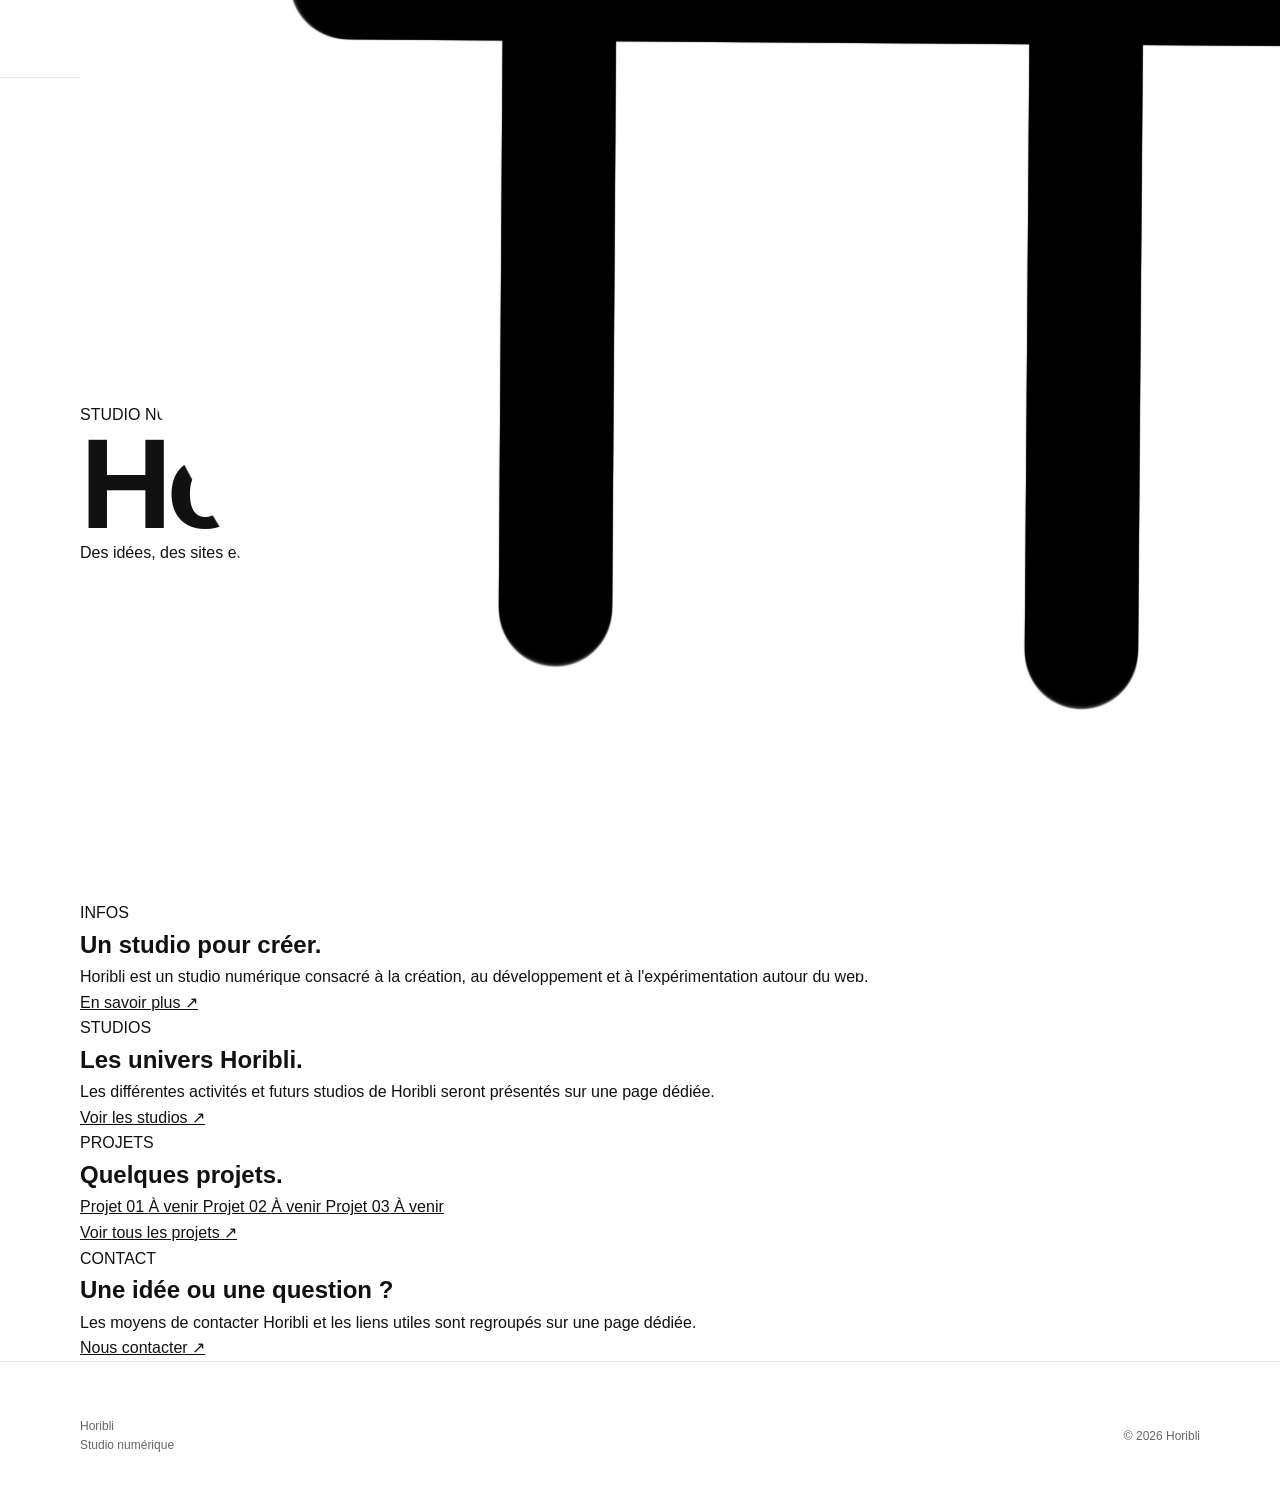
==== index.html @ 4fa34e79 "Restore classic Horibli homepage style" ====
<!DOCTYPE html>
<html lang="fr">

<head>
    <meta charset="UTF-8">
    <meta name="viewport" content="width=device-width, initial-scale=1.0">
    <meta name="description" content="Horibli est un studio numérique consacré à la création de sites et de projets web.">
    <title>Horibli</title>

    <link rel="icon" type="image/png" href="assets/logo.png">
    <link rel="apple-touch-icon" href="assets/logo.png">
    <link rel="stylesheet" href="style.css">
</head>

<body>

    <header class="header">
        <a href="index.html" class="logo-link" aria-label="Horibli - Accueil">
            <img src="assets/logo.png" alt="Logo Horibli" class="logo">
        </a>

        <nav class="nav" aria-label="Navigation principale">
            <a class="active" href="index.html">ACCUEIL</a>
            <a href="infos.html">INFOS</a>
            <a href="studios.html">STUDIOS</a>
            <a href="contact.html">CONTACT</a>
            <a href="projets.html">PROJETS</a>
        </nav>
    </header>

    <main>
        <section class="hero">
            <div class="hero-content">
                <p class="small-title">STUDIO NUMÉRIQUE</p>
                <h1>Horibli</h1>
                <p>Des idées, des sites et des projets construits simplement.</p>
            </div>

            <div class="hero-logo">
                <img src="assets/logo.png" alt="Logo Horibli">
            </div>
        </section>

        <section class="presentation reveal">
            <p class="small-title">INFOS</p>
            <h2>Un studio pour créer.</h2>
            <p>
                Horibli est un studio numérique consacré à la création,
                au développement et à l'expérimentation autour du web.
            </p>
            <a class="text-link" href="infos.html">En savoir plus ↗</a>
        </section>

        <section class="presentation reveal">
            <p class="small-title">STUDIOS</p>
            <h2>Les univers Horibli.</h2>
            <p>
                Les différentes activités et futurs studios de Horibli
                seront présentés sur une page dédiée.
            </p>
            <a class="text-link" href="studios.html">Voir les studios ↗</a>
        </section>

        <section class="presentation reveal">
            <p class="small-title">PROJETS</p>
            <h2>Quelques projets.</h2>

            <div class="home-projects">
                <a href="projets.html">
                    <span>Projet 01</span>
                    <span>À venir</span>
                </a>

                <a href="projets.html">
                    <span>Projet 02</span>
                    <span>À venir</span>
                </a>

                <a href="projets.html">
                    <span>Projet 03</span>
                    <span>À venir</span>
                </a>
            </div>

            <a class="text-link" href="projets.html">Voir tous les projets ↗</a>
        </section>

        <section class="presentation reveal">
            <p class="small-title">CONTACT</p>
            <h2>Une idée ou une question ?</h2>
            <p>
                Les moyens de contacter Horibli et les liens utiles
                sont regroupés sur une page dédiée.
            </p>
            <a class="text-link" href="contact.html">Nous contacter ↗</a>
        </section>
    </main>

    <footer class="footer">
        <p>Horibli<br>Studio numérique</p>
        <p>© 2026 Horibli</p>
    </footer>

    <script src="script.js"></script>
</body>

</html>
---- style.css ----
:root {
    --background: #ffffff;
    --surface: #faf9f6;
    --text: #111111;
    --muted: #666666;
    --accent: #a77d20;
    --accent-soft: #f7f2e5;
    --border: #e7e7e2;
    --header-height: 78px;
    --max-width: 1120px;
}

* {
    margin: 0;
    padding: 0;
    box-sizing: border-box;
}

html {
    scroll-behavior: smooth;
}

body {
    background: var(--background);
    color: var(--text);
    font-family: Arial, Helvetica, sans-serif;
    line-height: 1.6;
}

a {
    color: inherit;
}

.header {
    position: fixed;
    top: 0;
    left: 0;
    z-index: 1000;
    width: 100%;
    height: var(--header-height);
    padding: 0 max(5%, calc((100% - var(--max-width)) / 2));
    display: flex;
    align-items: center;
    justify-content: space-between;
    gap: 30px;
    background: rgba(255, 255, 255, 0.94);
    border-bottom: 1px solid var(--border);
    backdrop-filter: blur(12px);
}

.brand {
    flex: 0 0 auto;
    display: flex;
    align-items: center;
    text-decoration: none;
}

.brand img {
    width: 48px;
    height: 48px;
    object-fit: contain;
}

.nav {
    display: flex;
    align-items: center;
    gap: 28px;
    overflow-x: auto;
    scrollbar-width: none;
}

.nav::-webkit-scrollbar {
    display: none;
}

.nav a {
    position: relative;
    flex: 0 0 auto;
    padding: 28px 0 25px;
    color: var(--muted);
    font-size: 12px;
    font-weight: 700;
    letter-spacing: 0.8px;
    text-decoration: none;
    transition: 0.2s ease;
}

.nav a:hover,
.nav a.active {
    color: var(--text);
}

.nav a.active::after {
    content: "";
    position: absolute;
    left: 0;
    right: 0;
    bottom: 18px;
    height: 1px;
    background: var(--accent);
}

main {
    width: min(var(--max-width), 90%);
    margin: 0 auto;
}

.hero {
    min-height: 100vh;
    padding: calc(var(--header-height) + 70px) 0 80px;
    display: grid;
    grid-template-columns: 1.2fr 0.8fr;
    align-items: center;
    gap: 70px;
}

.hero-content {
    animation: appear 0.8s ease both;
}

.eyebrow {
    margin-bottom: 14px;
    color: var(--accent);
    font-size: 11px;
    font-weight: 700;
    letter-spacing: 1.7px;
}

.hero h1,
.page-hero h1 {
    font-size: clamp(4rem, 10vw, 8rem);
    line-height: 0.88;
    letter-spacing: -6px;
}

.hero-text {
    max-width: 540px;
    margin-top: 28px;
    color: var(--muted);
    font-size: 1.15rem;
}

.hero-logo {
    display: flex;
    align-items: center;
    justify-content: center;
    animation: appear 1s ease both;
}

.hero-logo img {
    width: min(100%, 330px);
    max-height: 330px;
    object-fit: contain;
}

.summary {
    min-height: 76px;
    padding: 0 6px;
    display: flex;
    align-items: center;
    gap: 28px;
    overflow-x: auto;
    border-top: 1px solid var(--border);
    border-bottom: 1px solid var(--border);
    white-space: nowrap;
    scrollbar-width: none;
}

.summary::-webkit-scrollbar {
    display: none;
}

.summary span {
    color: var(--muted);
    font-size: 10px;
    font-weight: 700;
    letter-spacing: 1.4px;
}

.summary a {
    color: var(--text);
    font-size: 13px;
    text-decoration: none;
}

.summary a:hover {
    color: var(--accent);
}

.section {
    min-height: 520px;
    padding: 110px 0;
    display: grid;
    grid-template-columns: 100px minmax(0, 760px);
    justify-content: center;
    gap: 60px;
    border-bottom: 1px solid var(--border);
}

.section-number {
    padding-top: 8px;
    color: #aaaaaa;
    font-size: 12px;
}

.section-content h2 {
    max-width: 680px;
    margin-bottom: 24px;
    font-size: clamp(2.3rem, 5vw, 4.4rem);
    line-height: 1;
    letter-spacing: -3px;
}

.section-content > p:not(.eyebrow) {
    max-width: 660px;
    color: var(--muted);
    font-size: 1.05rem;
}

.section-link {
    display: inline-block;
    margin-top: 28px;
    color: var(--accent);
    font-size: 14px;
    font-weight: 700;
    text-decoration: none;
}

.section-link:hover {
    color: var(--text);
}

.mini-projects {
    margin-top: 34px;
    border-top: 1px solid var(--border);
}

.mini-projects a {
    min-height: 72px;
    display: flex;
    align-items: center;
    justify-content: space-between;
    gap: 30px;
    border-bottom: 1px solid var(--border);
    text-decoration: none;
    transition: 0.2s ease;
}

.mini-projects a:hover {
    padding: 0 10px;
    background: var(--accent-soft);
}

.mini-projects span:last-child {
    color: var(--muted);
    font-size: 12px;
}

.page {
    padding-top: var(--header-height);
}

.page-hero {
    min-height: 520px;
    padding: 110px 0 90px;
    display: flex;
    flex-direction: column;
    justify-content: flex-end;
    border-bottom: 1px solid var(--border);
    animation: appear 0.8s ease both;
}

.page-hero h1 {
    font-size: clamp(4rem, 9vw, 7rem);
}

.page-hero > p:last-child {
    max-width: 650px;
    margin-top: 30px;
    color: var(--muted);
    font-size: 1.08rem;
}

.studio-list,
.contact-list,
.project-list {
    padding: 70px 0 120px;
}

.studio-list article,
.contact-list article {
    padding: 55px 0;
    display: grid;
    grid-template-columns: 0.8fr 1.2fr;
    gap: 70px;
    border-bottom: 1px solid var(--border);
}

.studio-list article:first-child,
.contact-list article:first-child {
    border-top: 1px solid var(--border);
}

.studio-list h2,
.contact-list h2 {
    font-size: clamp(2rem, 4vw, 3.3rem);
    line-height: 1.05;
    letter-spacing: -2px;
}

.studio-list article > p,
.contact-list article > p {
    color: var(--muted);
}

.project-row {
    min-height: 120px;
    padding: 26px 0;
    display: flex;
    align-items: center;
    justify-content: space-between;
    gap: 30px;
    border-bottom: 1px solid var(--border);
    text-decoration: none;
    transition: 0.2s ease;
}

.project-row:first-child {
    border-top: 1px solid var(--border);
}

.project-row:hover {
    padding-left: 12px;
    padding-right: 12px;
    background: var(--accent-soft);
}

.project-row > div {
    display: flex;
    align-items: baseline;
    gap: 30px;
}

.project-index,
.project-status {
    color: var(--muted);
    font-size: 11px;
    letter-spacing: 1px;
}

.project-row h2 {
    font-size: clamp(1.6rem, 4vw, 2.8rem);
    letter-spacing: -1.5px;
}

.footer {
    min-height: 150px;
    padding: 38px max(5%, calc((100% - var(--max-width)) / 2));
    display: flex;
    align-items: center;
    justify-content: space-between;
    gap: 30px;
    border-top: 1px solid var(--border);
    color: var(--muted);
    font-size: 12px;
}

.footer div {
    display: flex;
    flex-direction: column;
}

.footer strong {
    color: var(--text);
    font-size: 15px;
}

.reveal {
    opacity: 0;
    transform: translateY(18px);
    transition: opacity 0.65s ease, transform 0.65s ease;
}

.reveal.visible {
    opacity: 1;
    transform: translateY(0);
}

@keyframes appear {
    from {
        opacity: 0;
        transform: translateY(12px);
    }

    to {
        opacity: 1;
        transform: translateY(0);
    }
}

@media (max-width: 760px) {
    :root {
        --header-height: 70px;
    }

    .header {
        padding: 0 5%;
        gap: 18px;
    }

    .brand img {
        width: 42px;
        height: 42px;
    }

    .nav {
        gap: 19px;
    }

    .nav a {
        padding: 25px 0 22px;
        font-size: 10px;
    }

    .nav a.active::after {
        bottom: 15px;
    }

    main {
        width: 88%;
    }

    .hero {
        min-height: auto;
        padding: 145px 0 80px;
        grid-template-columns: 1fr;
        gap: 55px;
    }

    .hero h1,
    .page-hero h1 {
        letter-spacing: -4px;
    }

    .hero-logo {
        justify-content: flex-start;
    }

    .hero-logo img {
        width: 190px;
        height: 190px;
    }

    .summary {
        gap: 22px;
    }

    .section {
        min-height: auto;
        padding: 80px 0;
        grid-template-columns: 1fr;
        gap: 22px;
    }

    .section-content h2 {
        letter-spacing: -2px;
    }

    .page-hero {
        min-height: 420px;
        padding: 90px 0 70px;
    }

    .studio-list article,
    .contact-list article {
        grid-template-columns: 1fr;
        gap: 24px;
    }

    .project-row > div {
        gap: 16px;
    }

    .project-status {
        display: none;
    }

    .footer {
        padding: 32px 6%;
        align-items: flex-start;
        flex-direction: column;
    }
}
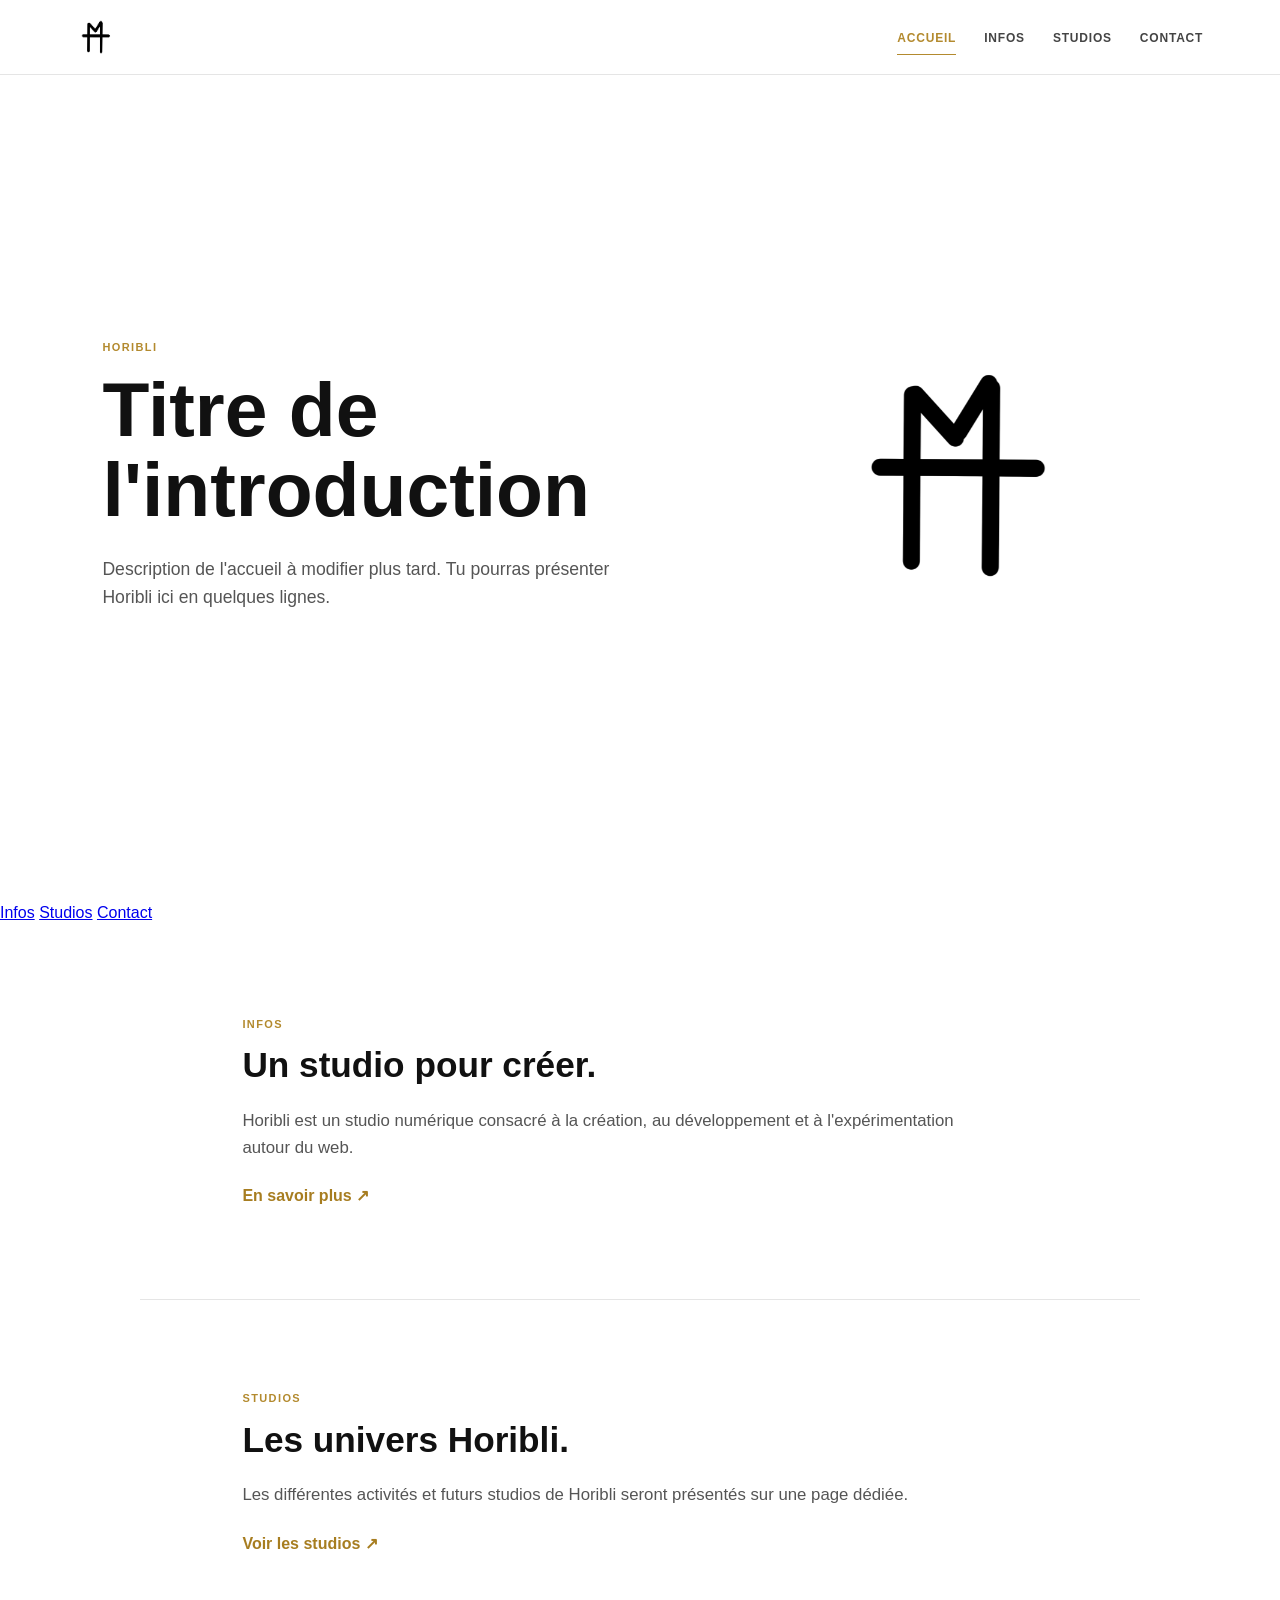
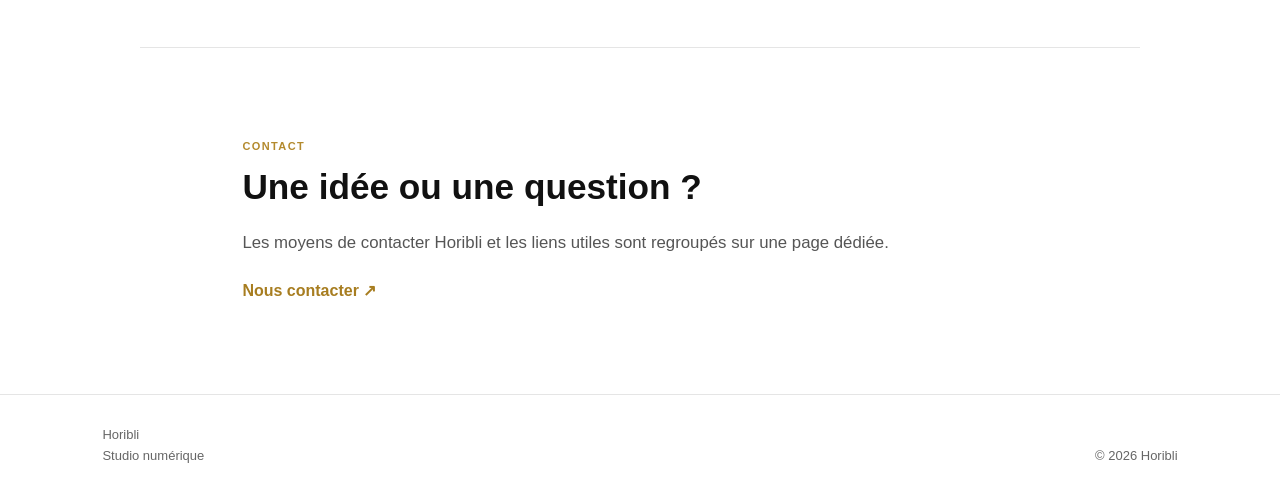
==== commit 26f1e756: "Center summary and simplify homepage intro" ====
--- a/index.html
+++ b/index.html
@@ -24,22 +24,30 @@
             <a href="infos.html">INFOS</a>
             <a href="studios.html">STUDIOS</a>
             <a href="contact.html">CONTACT</a>
-            <a href="projets.html">PROJETS</a>
         </nav>
     </header>
 
     <main>
         <section class="hero">
             <div class="hero-content">
-                <p class="small-title">STUDIO NUMÉRIQUE</p>
-                <h1>Horibli</h1>
-                <p>Des idées, des sites et des projets construits simplement.</p>
+                <p class="small-title">HORIBLI</p>
+                <h1>Titre de l'introduction</h1>
+                <p>
+                    Description de l'accueil à modifier plus tard.
+                    Tu pourras présenter Horibli ici en quelques lignes.
+                </p>
             </div>
 
             <div class="hero-logo">
                 <img src="assets/logo.png" alt="Logo Horibli">
             </div>
         </section>
+
+        <nav class="summary" aria-label="Sommaire">
+            <a href="infos.html">Infos</a>
+            <a href="studios.html">Studios</a>
+            <a href="contact.html">Contact</a>
+        </nav>
 
         <section class="presentation reveal">
             <p class="small-title">INFOS</p>
@@ -62,30 +70,6 @@
         </section>
 
         <section class="presentation reveal">
-            <p class="small-title">PROJETS</p>
-            <h2>Quelques projets.</h2>
-
-            <div class="home-projects">
-                <a href="projets.html">
-                    <span>Projet 01</span>
-                    <span>À venir</span>
-                </a>
-
-                <a href="projets.html">
-                    <span>Projet 02</span>
-                    <span>À venir</span>
-                </a>
-
-                <a href="projets.html">
-                    <span>Projet 03</span>
-                    <span>À venir</span>
-                </a>
-            </div>
-
-            <a class="text-link" href="projets.html">Voir tous les projets ↗</a>
-        </section>
-
-        <section class="presentation reveal">
             <p class="small-title">CONTACT</p>
             <h2>Une idée ou une question ?</h2>
             <p>
--- a/style.css
+++ b/style.css
@@ -1,13 +1,11 @@
 :root {
     --background: #ffffff;
-    --surface: #faf9f6;
     --text: #111111;
-    --muted: #666666;
-    --accent: #a77d20;
-    --accent-soft: #f7f2e5;
-    --border: #e7e7e2;
-    --header-height: 78px;
-    --max-width: 1120px;
+    --muted: #555555;
+    --accent: #b38a2e;
+    --accent-light: #f7f2e5;
+    --border: #e5e5e5;
+    --max-width: 1000px;
 }
 
 * {
@@ -21,41 +19,36 @@
 }
 
 body {
+    font-family: Arial, Helvetica, sans-serif;
     background: var(--background);
     color: var(--text);
-    font-family: Arial, Helvetica, sans-serif;
     line-height: 1.6;
-}
-
-a {
-    color: inherit;
 }
 
 .header {
     position: fixed;
     top: 0;
     left: 0;
-    z-index: 1000;
     width: 100%;
-    height: var(--header-height);
-    padding: 0 max(5%, calc((100% - var(--max-width)) / 2));
+    height: 75px;
+    padding: 0 6%;
     display: flex;
     align-items: center;
     justify-content: space-between;
     gap: 30px;
     background: rgba(255, 255, 255, 0.94);
     border-bottom: 1px solid var(--border);
-    backdrop-filter: blur(12px);
-}
-
-.brand {
+    backdrop-filter: blur(8px);
+    z-index: 1000;
+}
+
+.logo-link {
+    display: flex;
+    align-items: center;
     flex: 0 0 auto;
-    display: flex;
-    align-items: center;
-    text-decoration: none;
-}
-
-.brand img {
+}
+
+.logo {
     width: 48px;
     height: 48px;
     object-fit: contain;
@@ -76,18 +69,18 @@
 .nav a {
     position: relative;
     flex: 0 0 auto;
-    padding: 28px 0 25px;
-    color: var(--muted);
+    padding: 27px 0 24px;
+    color: #444444;
+    text-decoration: none;
     font-size: 12px;
     font-weight: 700;
     letter-spacing: 0.8px;
-    text-decoration: none;
     transition: 0.2s ease;
 }
 
 .nav a:hover,
 .nav a.active {
-    color: var(--text);
+    color: var(--accent);
 }
 
 .nav a.active::after {
@@ -95,301 +88,240 @@
     position: absolute;
     left: 0;
     right: 0;
-    bottom: 18px;
+    bottom: 17px;
     height: 1px;
     background: var(--accent);
 }
 
-main {
-    width: min(var(--max-width), 90%);
-    margin: 0 auto;
-}
-
 .hero {
     min-height: 100vh;
-    padding: calc(var(--header-height) + 70px) 0 80px;
-    display: grid;
-    grid-template-columns: 1.2fr 0.8fr;
+    padding: 120px 8% 70px;
+    display: flex;
     align-items: center;
-    gap: 70px;
+    justify-content: space-between;
+    gap: 50px;
 }
 
 .hero-content {
-    animation: appear 0.8s ease both;
-}
-
-.eyebrow {
-    margin-bottom: 14px;
+    max-width: 650px;
+    animation: apparition 0.8s ease forwards;
+}
+
+.small-title {
+    margin-bottom: 12px;
     color: var(--accent);
     font-size: 11px;
     font-weight: 700;
-    letter-spacing: 1.7px;
-}
-
-.hero h1,
-.page-hero h1 {
-    font-size: clamp(4rem, 10vw, 8rem);
-    line-height: 0.88;
-    letter-spacing: -6px;
-}
-
-.hero-text {
-    max-width: 540px;
-    margin-top: 28px;
+    letter-spacing: 1.4px;
+}
+
+.hero h1 {
+    margin-bottom: 25px;
+    font-size: clamp(2.8rem, 6vw, 5rem);
+    line-height: 1.05;
+}
+
+.hero p:not(.small-title) {
+    max-width: 550px;
     color: var(--muted);
-    font-size: 1.15rem;
+    font-size: 1.1rem;
 }
 
 .hero-logo {
-    display: flex;
-    align-items: center;
+    width: 35%;
+    display: flex;
     justify-content: center;
-    animation: appear 1s ease both;
+    animation: apparition 1s ease forwards;
 }
 
 .hero-logo img {
-    width: min(100%, 330px);
-    max-height: 330px;
+    width: 100%;
+    max-width: 300px;
     object-fit: contain;
 }
 
-.summary {
-    min-height: 76px;
-    padding: 0 6px;
-    display: flex;
-    align-items: center;
-    gap: 28px;
-    overflow-x: auto;
+.presentation,
+.content-section {
+    max-width: var(--max-width);
+    margin: auto;
+    padding: 90px 8%;
+    opacity: 0;
+    transform: translateY(20px);
+    transition: opacity 0.7s ease, transform 0.7s ease;
+}
+
+.presentation + .presentation,
+.content-section + .content-section {
     border-top: 1px solid var(--border);
-    border-bottom: 1px solid var(--border);
-    white-space: nowrap;
-    scrollbar-width: none;
-}
-
-.summary::-webkit-scrollbar {
-    display: none;
-}
-
-.summary span {
-    color: var(--muted);
-    font-size: 10px;
-    font-weight: 700;
-    letter-spacing: 1.4px;
-}
-
-.summary a {
-    color: var(--text);
-    font-size: 13px;
-    text-decoration: none;
-}
-
-.summary a:hover {
-    color: var(--accent);
-}
-
-.section {
-    min-height: 520px;
-    padding: 110px 0;
-    display: grid;
-    grid-template-columns: 100px minmax(0, 760px);
-    justify-content: center;
-    gap: 60px;
-    border-bottom: 1px solid var(--border);
-}
-
-.section-number {
-    padding-top: 8px;
-    color: #aaaaaa;
-    font-size: 12px;
-}
-
-.section-content h2 {
-    max-width: 680px;
-    margin-bottom: 24px;
-    font-size: clamp(2.3rem, 5vw, 4.4rem);
-    line-height: 1;
-    letter-spacing: -3px;
-}
-
-.section-content > p:not(.eyebrow) {
-    max-width: 660px;
+}
+
+.presentation.visible,
+.content-section.visible,
+.project.visible,
+.contact-section.visible {
+    opacity: 1;
+    transform: translateY(0);
+}
+
+.presentation h2,
+.content-section h2 {
+    margin-bottom: 22px;
+    font-size: 2.2rem;
+    line-height: 1.15;
+}
+
+.presentation p:not(.small-title),
+.content-section p {
+    max-width: 760px;
     color: var(--muted);
     font-size: 1.05rem;
 }
 
-.section-link {
+.text-link,
+.project a,
+.contact-links a {
     display: inline-block;
-    margin-top: 28px;
-    color: var(--accent);
-    font-size: 14px;
-    font-weight: 700;
+    margin-top: 22px;
+    color: #a77d20;
     text-decoration: none;
-}
-
-.section-link:hover {
+    font-weight: 600;
+    transition: 0.2s ease;
+}
+
+.text-link:hover,
+.project a:hover,
+.contact-links a:hover {
     color: var(--text);
 }
 
-.mini-projects {
-    margin-top: 34px;
+.home-projects {
+    margin-top: 30px;
     border-top: 1px solid var(--border);
 }
 
-.mini-projects a {
-    min-height: 72px;
+.home-projects a {
+    min-height: 66px;
     display: flex;
     align-items: center;
     justify-content: space-between;
-    gap: 30px;
+    gap: 20px;
     border-bottom: 1px solid var(--border);
+    color: var(--text);
     text-decoration: none;
     transition: 0.2s ease;
 }
 
-.mini-projects a:hover {
-    padding: 0 10px;
-    background: var(--accent-soft);
-}
-
-.mini-projects span:last-child {
+.home-projects a:hover {
+    padding-left: 8px;
+    padding-right: 8px;
+    background: var(--accent-light);
+}
+
+.home-projects span:last-child {
+    color: #777777;
+    font-size: 13px;
+}
+
+.page-header {
+    max-width: var(--max-width);
+    margin: auto;
+    padding: 150px 8% 70px;
+    animation: apparition 0.8s ease forwards;
+}
+
+.page-header h1 {
+    margin-bottom: 20px;
+    font-size: clamp(2.8rem, 6vw, 4.5rem);
+    line-height: 1.1;
+}
+
+.page-header p:not(.small-title) {
+    max-width: 700px;
     color: var(--muted);
-    font-size: 12px;
-}
-
-.page {
-    padding-top: var(--header-height);
-}
-
-.page-hero {
-    min-height: 520px;
-    padding: 110px 0 90px;
+    font-size: 1.05rem;
+}
+
+.projects {
+    max-width: var(--max-width);
+    margin: auto;
+    padding: 20px 8% 100px;
+}
+
+.project {
+    padding: 30px 0;
+    border-bottom: 1px solid var(--border);
+    opacity: 0;
+    transform: translateY(16px);
+    transition: opacity 0.6s ease, transform 0.6s ease, padding 0.25s ease;
+}
+
+.project:first-child {
+    border-top: 1px solid var(--border);
+}
+
+.project:hover {
+    padding-left: 8px;
+}
+
+.project h2 {
+    margin-bottom: 10px;
+    font-size: 1.6rem;
+}
+
+.project p:not(.small-title) {
+    margin-bottom: 15px;
+    color: var(--muted);
+}
+
+.contact-section {
+    max-width: var(--max-width);
+    margin: auto;
+    padding: 20px 8% 100px;
+    opacity: 0;
+    transform: translateY(20px);
+    transition: opacity 0.7s ease, transform 0.7s ease;
+}
+
+.contact-content {
+    max-width: 800px;
+}
+
+.contact-content h2 {
+    margin-bottom: 15px;
+    font-size: 1.8rem;
+}
+
+.contact-content p {
+    color: var(--muted);
+}
+
+.contact-links {
     display: flex;
     flex-direction: column;
-    justify-content: flex-end;
-    border-bottom: 1px solid var(--border);
-    animation: appear 0.8s ease both;
-}
-
-.page-hero h1 {
-    font-size: clamp(4rem, 9vw, 7rem);
-}
-
-.page-hero > p:last-child {
-    max-width: 650px;
-    margin-top: 30px;
-    color: var(--muted);
-    font-size: 1.08rem;
-}
-
-.studio-list,
-.contact-list,
-.project-list {
-    padding: 70px 0 120px;
-}
-
-.studio-list article,
-.contact-list article {
-    padding: 55px 0;
-    display: grid;
-    grid-template-columns: 0.8fr 1.2fr;
-    gap: 70px;
-    border-bottom: 1px solid var(--border);
-}
-
-.studio-list article:first-child,
-.contact-list article:first-child {
-    border-top: 1px solid var(--border);
-}
-
-.studio-list h2,
-.contact-list h2 {
-    font-size: clamp(2rem, 4vw, 3.3rem);
-    line-height: 1.05;
-    letter-spacing: -2px;
-}
-
-.studio-list article > p,
-.contact-list article > p {
-    color: var(--muted);
-}
-
-.project-row {
-    min-height: 120px;
-    padding: 26px 0;
-    display: flex;
-    align-items: center;
-    justify-content: space-between;
-    gap: 30px;
-    border-bottom: 1px solid var(--border);
-    text-decoration: none;
-    transition: 0.2s ease;
-}
-
-.project-row:first-child {
-    border-top: 1px solid var(--border);
-}
-
-.project-row:hover {
-    padding-left: 12px;
-    padding-right: 12px;
-    background: var(--accent-soft);
-}
-
-.project-row > div {
-    display: flex;
-    align-items: baseline;
-    gap: 30px;
-}
-
-.project-index,
-.project-status {
-    color: var(--muted);
-    font-size: 11px;
-    letter-spacing: 1px;
-}
-
-.project-row h2 {
-    font-size: clamp(1.6rem, 4vw, 2.8rem);
-    letter-spacing: -1.5px;
+    align-items: flex-start;
+    gap: 12px;
+    margin-top: 35px;
+}
+
+.contact-links a {
+    margin-top: 0;
 }
 
 .footer {
-    min-height: 150px;
-    padding: 38px max(5%, calc((100% - var(--max-width)) / 2));
-    display: flex;
-    align-items: center;
+    padding: 30px 8%;
+    display: flex;
+    align-items: flex-end;
     justify-content: space-between;
     gap: 30px;
     border-top: 1px solid var(--border);
-    color: var(--muted);
-    font-size: 12px;
-}
-
-.footer div {
-    display: flex;
-    flex-direction: column;
-}
-
-.footer strong {
-    color: var(--text);
-    font-size: 15px;
-}
-
-.reveal {
-    opacity: 0;
-    transform: translateY(18px);
-    transition: opacity 0.65s ease, transform 0.65s ease;
-}
-
-.reveal.visible {
-    opacity: 1;
-    transform: translateY(0);
-}
-
-@keyframes appear {
+    color: #666666;
+    font-size: 13px;
+}
+
+@keyframes apparition {
     from {
         opacity: 0;
-        transform: translateY(12px);
+        transform: translateY(15px);
     }
 
     to {
@@ -398,95 +330,77 @@
     }
 }
 
-@media (max-width: 760px) {
-    :root {
-        --header-height: 70px;
-    }
-
+@media (max-width: 700px) {
     .header {
+        height: 65px;
         padding: 0 5%;
         gap: 18px;
     }
 
-    .brand img {
+    .logo {
         width: 42px;
         height: 42px;
     }
 
     .nav {
-        gap: 19px;
+        gap: 17px;
     }
 
     .nav a {
-        padding: 25px 0 22px;
-        font-size: 10px;
+        padding: 23px 0 20px;
+        font-size: 9px;
+        letter-spacing: 0.5px;
     }
 
     .nav a.active::after {
-        bottom: 15px;
-    }
-
-    main {
-        width: 88%;
+        bottom: 14px;
     }
 
     .hero {
         min-height: auto;
-        padding: 145px 0 80px;
-        grid-template-columns: 1fr;
-        gap: 55px;
-    }
-
-    .hero h1,
-    .page-hero h1 {
-        letter-spacing: -4px;
+        padding: 125px 7% 70px;
+        flex-direction: column;
+        align-items: flex-start;
+    }
+
+    .hero-content {
+        max-width: 100%;
     }
 
     .hero-logo {
-        justify-content: flex-start;
+        width: 100%;
+        justify-content: center;
+        margin-top: 20px;
     }
 
     .hero-logo img {
-        width: 190px;
-        height: 190px;
-    }
-
-    .summary {
-        gap: 22px;
-    }
-
-    .section {
-        min-height: auto;
-        padding: 80px 0;
-        grid-template-columns: 1fr;
-        gap: 22px;
-    }
-
-    .section-content h2 {
-        letter-spacing: -2px;
-    }
-
-    .page-hero {
-        min-height: 420px;
-        padding: 90px 0 70px;
-    }
-
-    .studio-list article,
-    .contact-list article {
-        grid-template-columns: 1fr;
-        gap: 24px;
-    }
-
-    .project-row > div {
-        gap: 16px;
-    }
-
-    .project-status {
-        display: none;
+        max-width: 220px;
+    }
+
+    .presentation,
+    .content-section {
+        padding: 70px 7%;
+    }
+
+    .presentation h2,
+    .content-section h2 {
+        font-size: 1.8rem;
+    }
+
+    .page-header {
+        padding: 120px 7% 60px;
+    }
+
+    .projects {
+        padding: 20px 7% 70px;
+    }
+
+    .contact-section {
+        padding: 20px 7% 70px;
     }
 
     .footer {
-        padding: 32px 6%;
+        padding: 28px 7%;
         align-items: flex-start;
         flex-direction: column;
     }
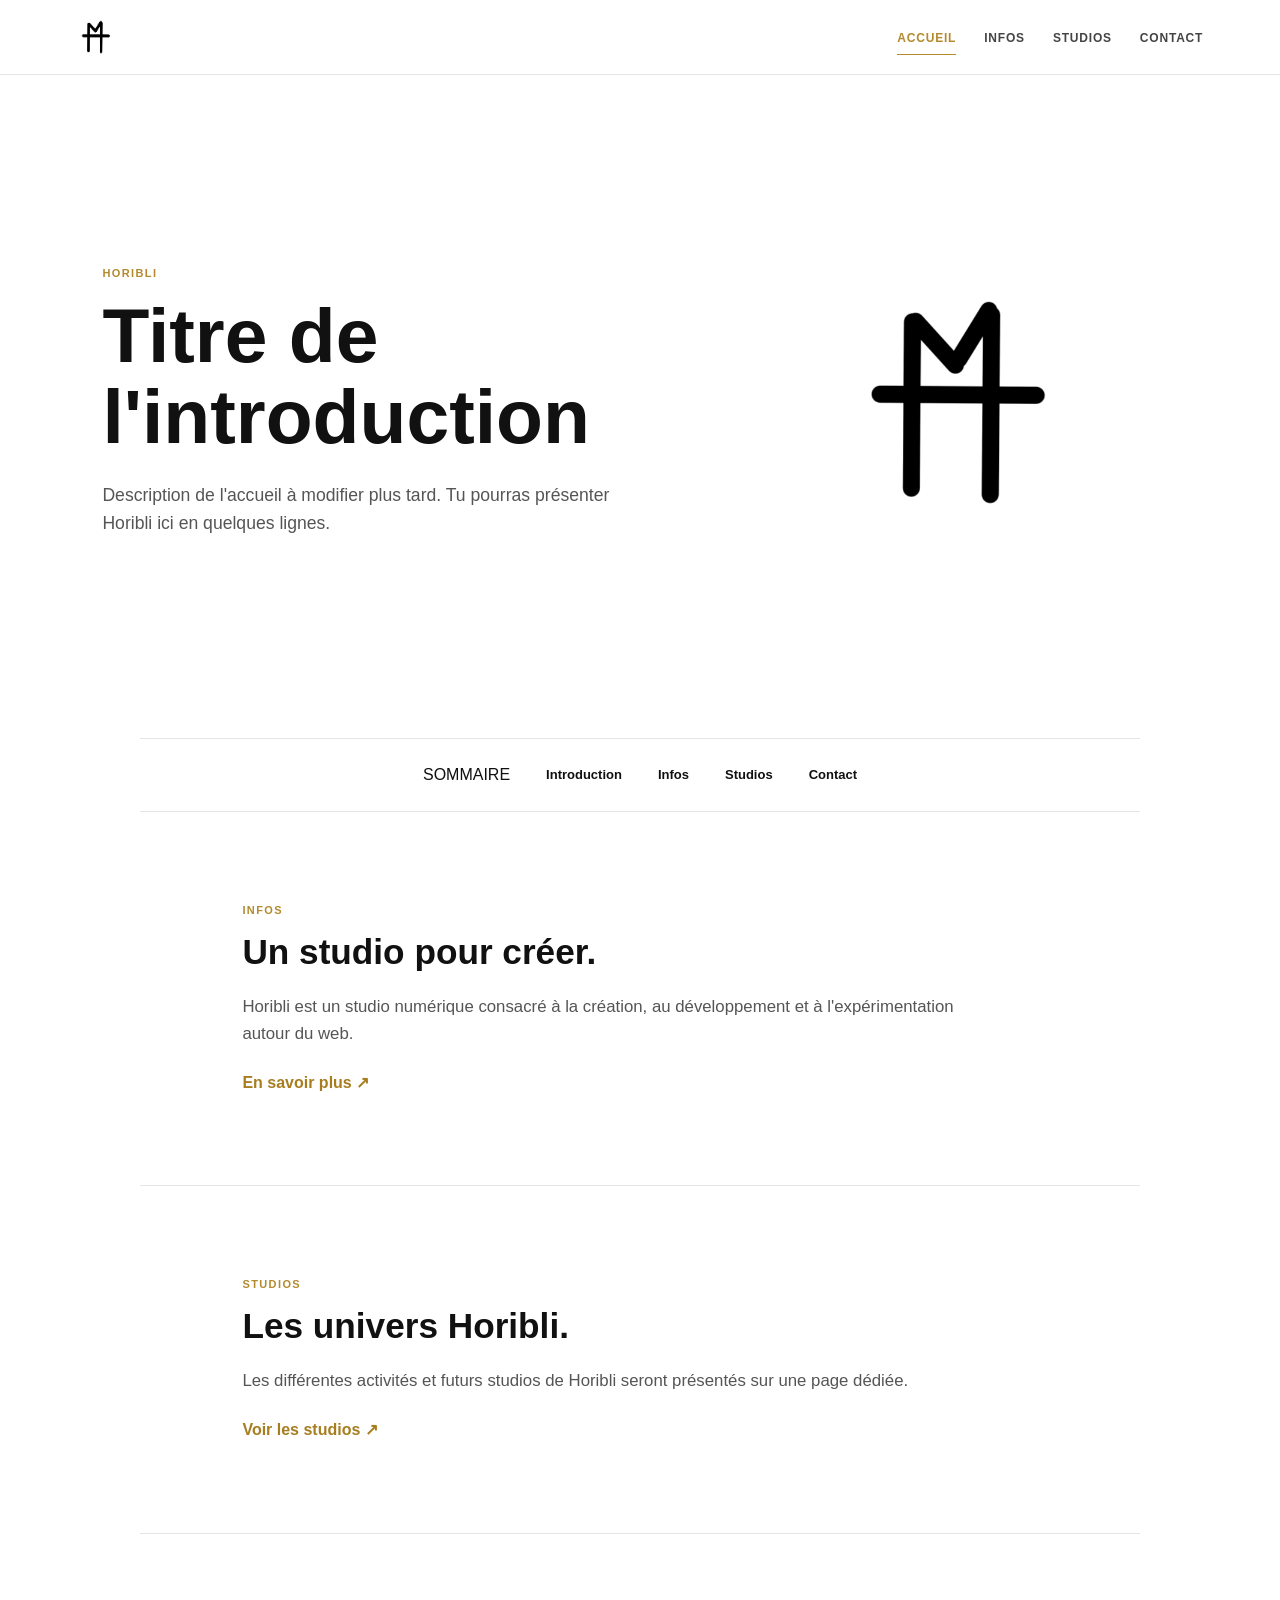
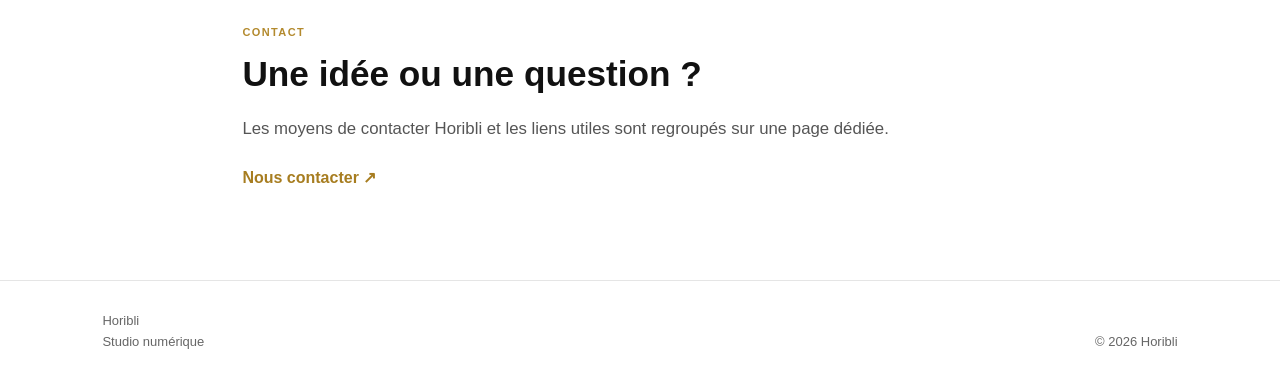
==== commit 7ce8130e: "Make homepage summary page-specific" ====
--- a/index.html
+++ b/index.html
@@ -28,7 +28,7 @@
     </header>
 
     <main>
-        <section class="hero">
+        <section class="hero" id="intro">
             <div class="hero-content">
                 <p class="small-title">HORIBLI</p>
                 <h1>Titre de l'introduction</h1>
@@ -43,13 +43,15 @@
             </div>
         </section>
 
-        <nav class="summary" aria-label="Sommaire">
-            <a href="infos.html">Infos</a>
-            <a href="studios.html">Studios</a>
-            <a href="contact.html">Contact</a>
+        <nav class="summary" aria-label="Sommaire de la page">
+            <span class="summary-title">SOMMAIRE</span>
+            <a href="#intro">Introduction</a>
+            <a href="#infos">Infos</a>
+            <a href="#studios">Studios</a>
+            <a href="#contact">Contact</a>
         </nav>
 
-        <section class="presentation reveal">
+        <section class="presentation reveal" id="infos">
             <p class="small-title">INFOS</p>
             <h2>Un studio pour créer.</h2>
             <p>
@@ -59,7 +61,7 @@
             <a class="text-link" href="infos.html">En savoir plus ↗</a>
         </section>
 
-        <section class="presentation reveal">
+        <section class="presentation reveal" id="studios">
             <p class="small-title">STUDIOS</p>
             <h2>Les univers Horibli.</h2>
             <p>
@@ -69,7 +71,7 @@
             <a class="text-link" href="studios.html">Voir les studios ↗</a>
         </section>
 
-        <section class="presentation reveal">
+        <section class="presentation reveal" id="contact">
             <p class="small-title">CONTACT</p>
             <h2>Une idée ou une question ?</h2>
             <p>
--- a/style.css
+++ b/style.css
@@ -94,8 +94,8 @@
 }
 
 .hero {
-    min-height: 100vh;
-    padding: 120px 8% 70px;
+    min-height: 82vh;
+    padding: 125px 8% 60px;
     display: flex;
     align-items: center;
     justify-content: space-between;
@@ -116,6 +116,7 @@
 }
 
 .hero h1 {
+    max-width: 680px;
     margin-bottom: 25px;
     font-size: clamp(2.8rem, 6vw, 5rem);
     line-height: 1.05;
@@ -138,6 +139,31 @@
     width: 100%;
     max-width: 300px;
     object-fit: contain;
+}
+
+.summary {
+    max-width: var(--max-width);
+    min-height: 74px;
+    margin: 0 auto;
+    padding: 0 8%;
+    display: flex;
+    align-items: center;
+    justify-content: center;
+    gap: 36px;
+    border-top: 1px solid var(--border);
+    border-bottom: 1px solid var(--border);
+}
+
+.summary a {
+    color: var(--text);
+    font-size: 13px;
+    font-weight: 600;
+    text-decoration: none;
+    transition: 0.2s ease;
+}
+
+.summary a:hover {
+    color: var(--accent);
 }
 
 .presentation,
@@ -194,34 +220,6 @@
     color: var(--text);
 }
 
-.home-projects {
-    margin-top: 30px;
-    border-top: 1px solid var(--border);
-}
-
-.home-projects a {
-    min-height: 66px;
-    display: flex;
-    align-items: center;
-    justify-content: space-between;
-    gap: 20px;
-    border-bottom: 1px solid var(--border);
-    color: var(--text);
-    text-decoration: none;
-    transition: 0.2s ease;
-}
-
-.home-projects a:hover {
-    padding-left: 8px;
-    padding-right: 8px;
-    background: var(--accent-light);
-}
-
-.home-projects span:last-child {
-    color: #777777;
-    font-size: 13px;
-}
-
 .page-header {
     max-width: var(--max-width);
     margin: auto;
@@ -358,7 +356,7 @@
 
     .hero {
         min-height: auto;
-        padding: 125px 7% 70px;
+        padding: 125px 7% 60px;
         flex-direction: column;
         align-items: flex-start;
     }
@@ -377,6 +375,14 @@
         max-width: 220px;
     }
 
+    .summary {
+        width: 86%;
+        min-height: 68px;
+        padding: 0;
+        gap: 24px;
+        flex-wrap: wrap;
+    }
+
     .presentation,
     .content-section {
         padding: 70px 7%;
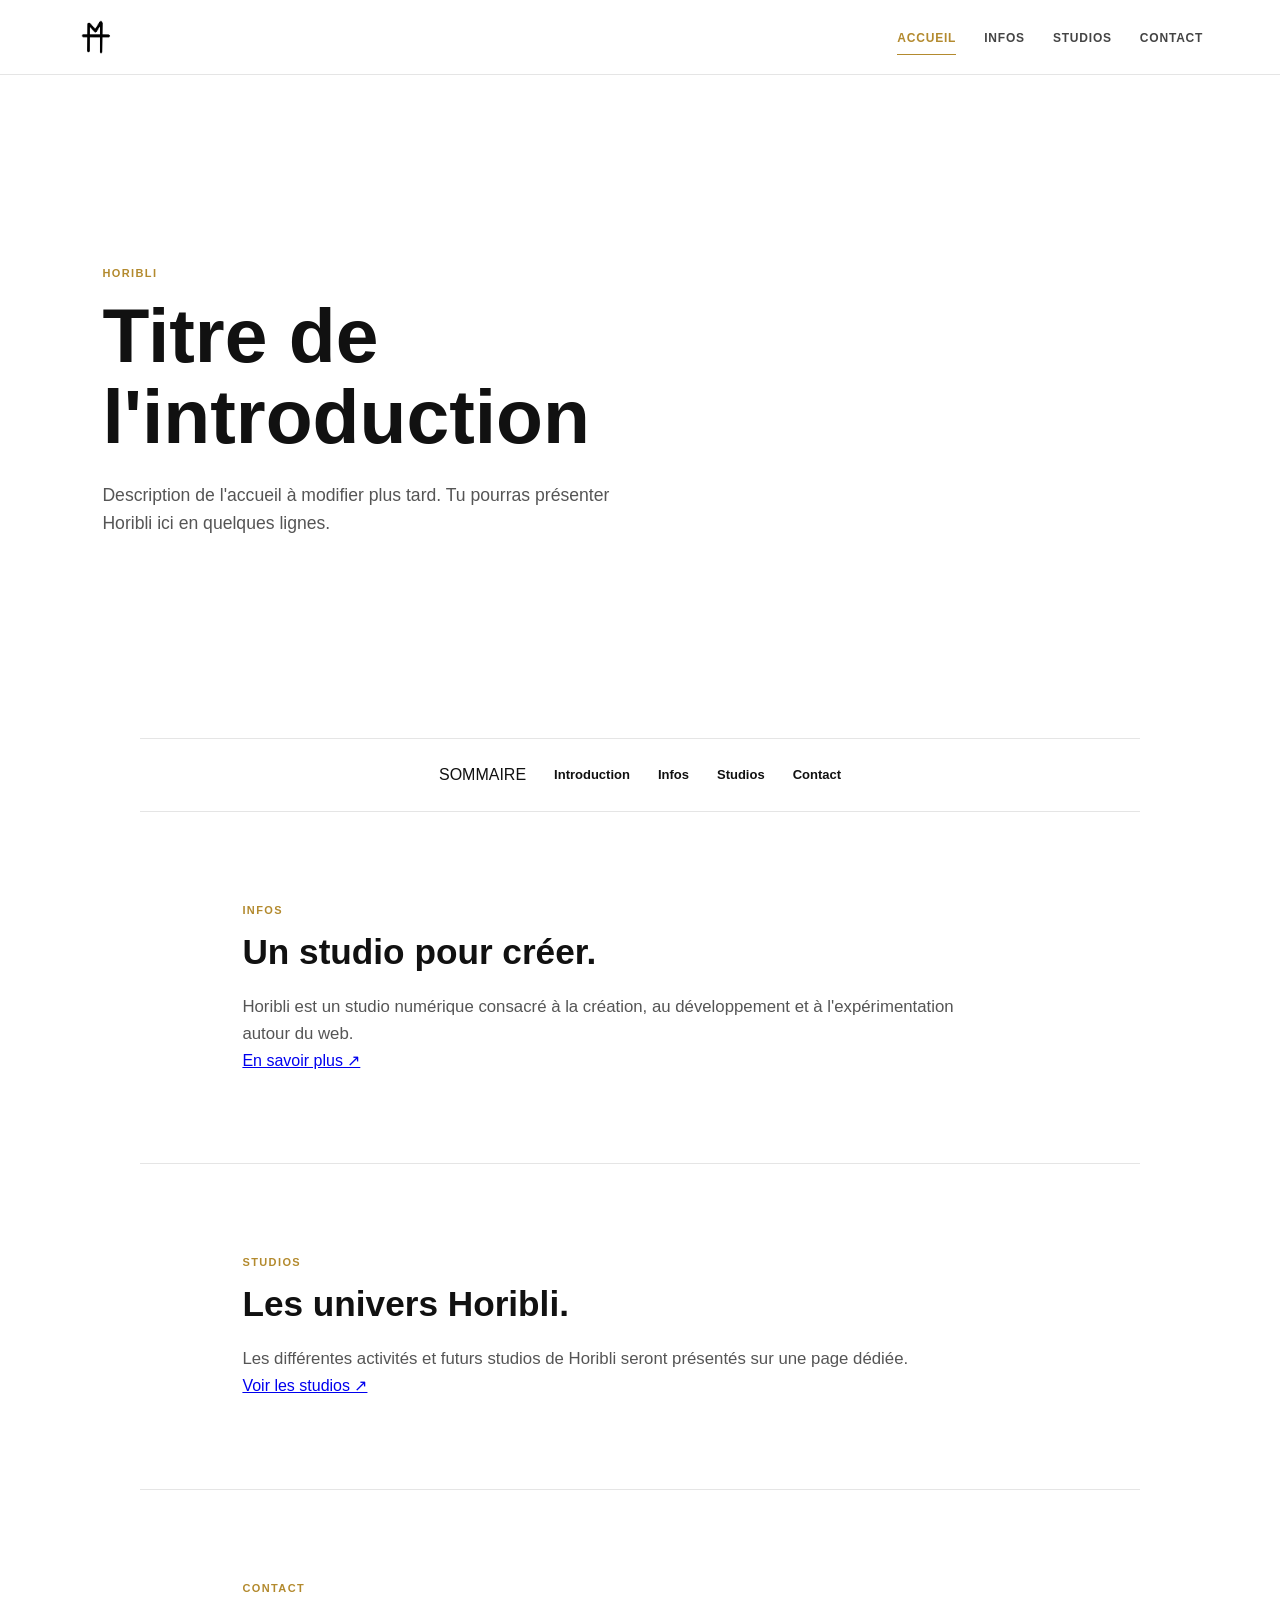
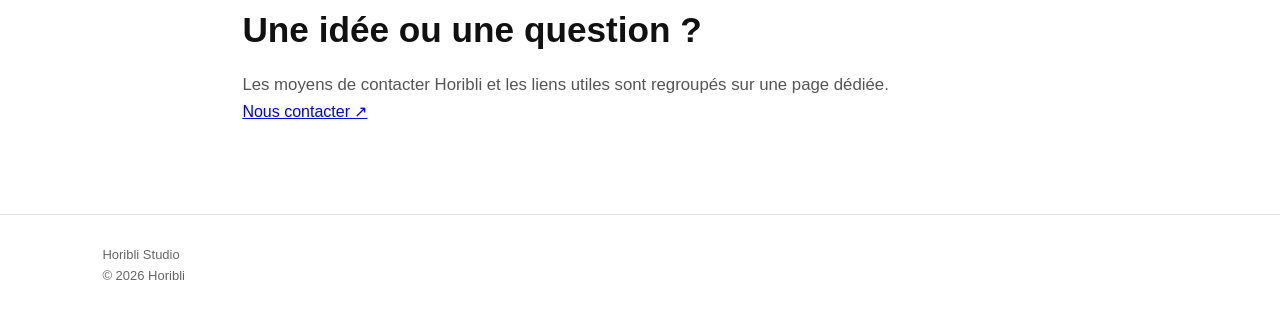
==== commit 4d0cd79b: "Remove oversized logo and restore Horibli layout" ====
--- a/index.html
+++ b/index.html
@@ -37,14 +37,10 @@
                     Tu pourras présenter Horibli ici en quelques lignes.
                 </p>
             </div>
-
-            <div class="hero-logo">
-                <img src="assets/logo.png" alt="Logo Horibli">
-            </div>
         </section>
 
         <nav class="summary" aria-label="Sommaire de la page">
-            <span class="summary-title">SOMMAIRE</span>
+            <span>SOMMAIRE</span>
             <a href="#intro">Introduction</a>
             <a href="#infos">Infos</a>
             <a href="#studios">Studios</a>
@@ -58,7 +54,7 @@
                 Horibli est un studio numérique consacré à la création,
                 au développement et à l'expérimentation autour du web.
             </p>
-            <a class="text-link" href="infos.html">En savoir plus ↗</a>
+            <a href="infos.html">En savoir plus ↗</a>
         </section>
 
         <section class="presentation reveal" id="studios">
@@ -68,7 +64,7 @@
                 Les différentes activités et futurs studios de Horibli
                 seront présentés sur une page dédiée.
             </p>
-            <a class="text-link" href="studios.html">Voir les studios ↗</a>
+            <a href="studios.html">Voir les studios ↗</a>
         </section>
 
         <section class="presentation reveal" id="contact">
@@ -78,13 +74,12 @@
                 Les moyens de contacter Horibli et les liens utiles
                 sont regroupés sur une page dédiée.
             </p>
-            <a class="text-link" href="contact.html">Nous contacter ↗</a>
+            <a href="contact.html">Nous contacter ↗</a>
         </section>
     </main>
 
     <footer class="footer">
-        <p>Horibli<br>Studio numérique</p>
-        <p>© 2026 Horibli</p>
+        <p>Horibli Studio<br>© 2026 Horibli</p>
     </footer>
 
     <script src="script.js"></script>
--- a/style.css
+++ b/style.css
@@ -23,6 +23,11 @@
     background: var(--background);
     color: var(--text);
     line-height: 1.6;
+}
+
+section[id],
+article[id] {
+    scroll-margin-top: 95px;
 }
 
 .header {
@@ -145,13 +150,22 @@
     max-width: var(--max-width);
     min-height: 74px;
     margin: 0 auto;
-    padding: 0 8%;
+    padding: 18px 8%;
     display: flex;
     align-items: center;
     justify-content: center;
-    gap: 36px;
+    gap: 28px;
+    flex-wrap: wrap;
+    text-align: center;
     border-top: 1px solid var(--border);
     border-bottom: 1px solid var(--border);
+}
+
+.summary-title {
+    color: var(--accent);
+    font-size: 10px;
+    font-weight: 700;
+    letter-spacing: 1.4px;
 }
 
 .summary a {
@@ -298,7 +312,7 @@
     flex-direction: column;
     align-items: flex-start;
     gap: 12px;
-    margin-top: 35px;
+    margin-top: 28px;
 }
 
 .contact-links a {
@@ -378,9 +392,12 @@
     .summary {
         width: 86%;
         min-height: 68px;
-        padding: 0;
-        gap: 24px;
-        flex-wrap: wrap;
+        padding: 18px 0;
+        gap: 18px 22px;
+    }
+
+    .summary-title {
+        width: 100%;
     }
 
     .presentation,
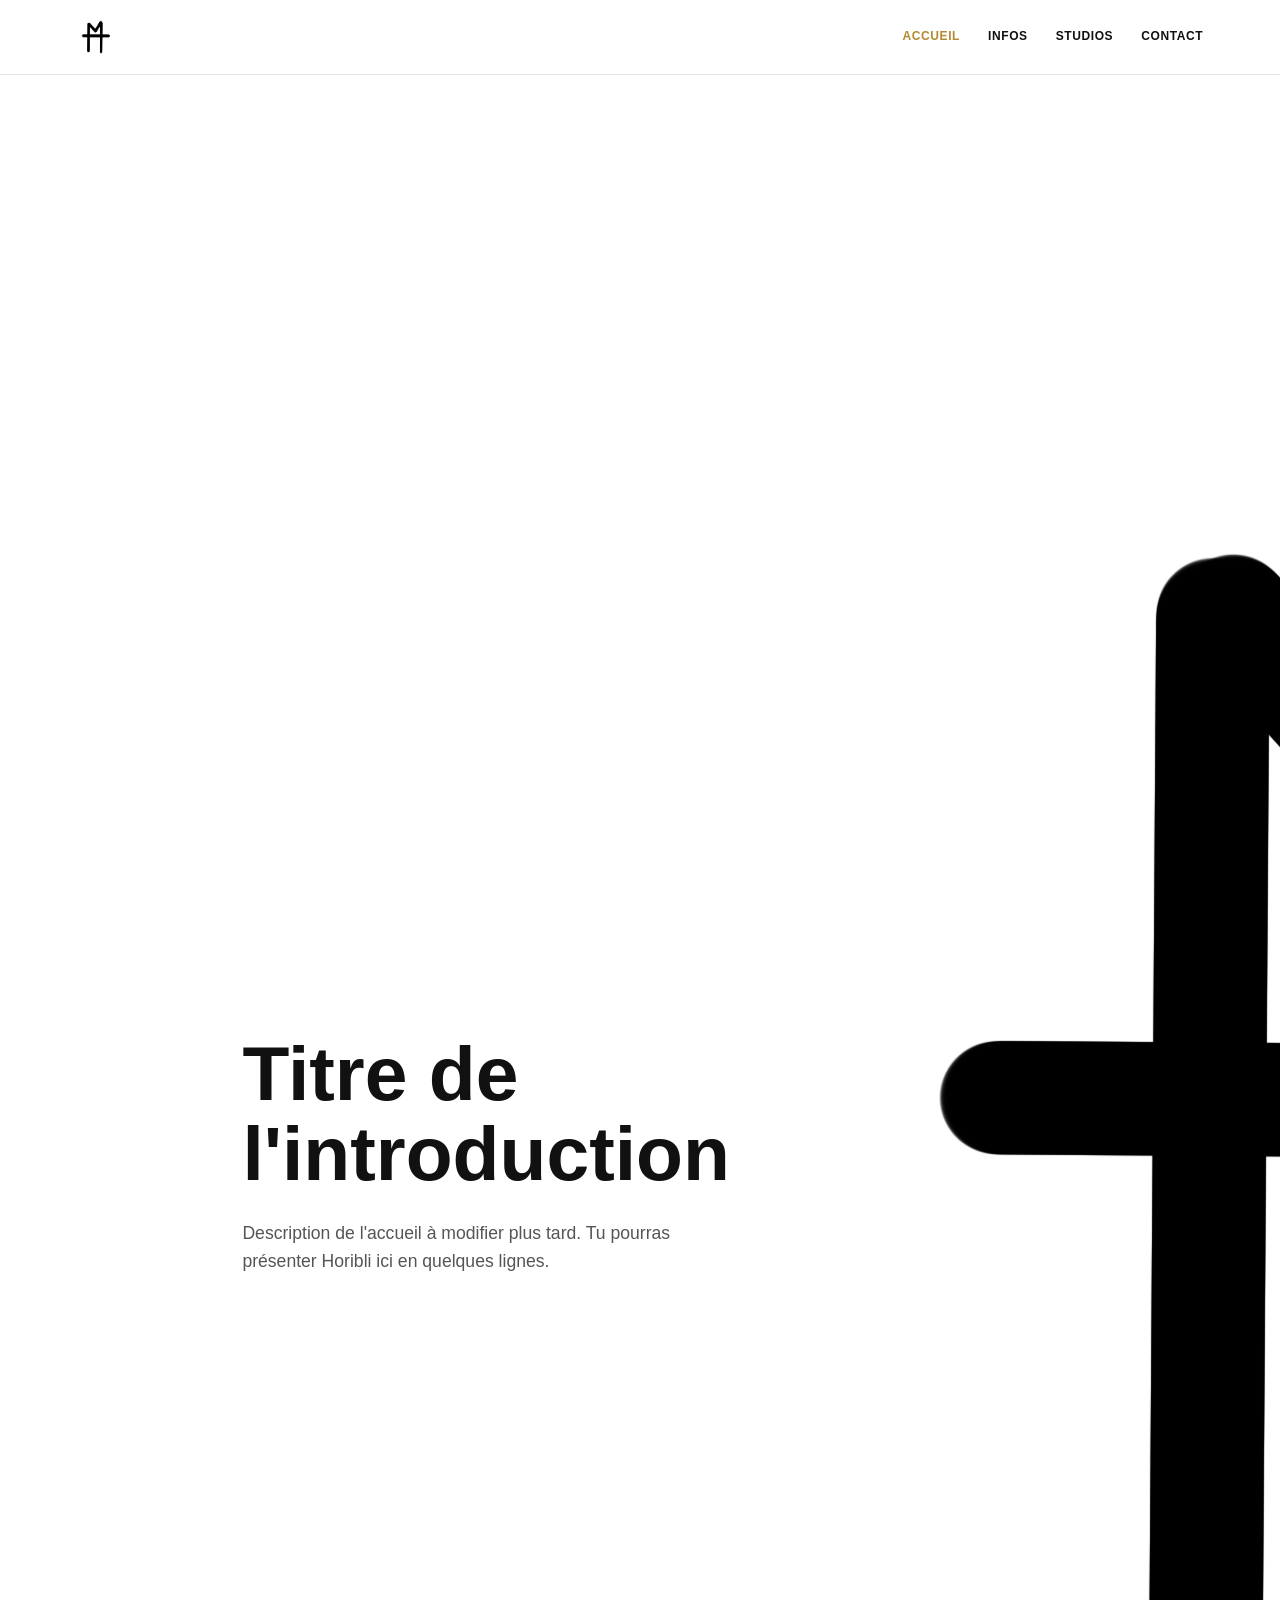
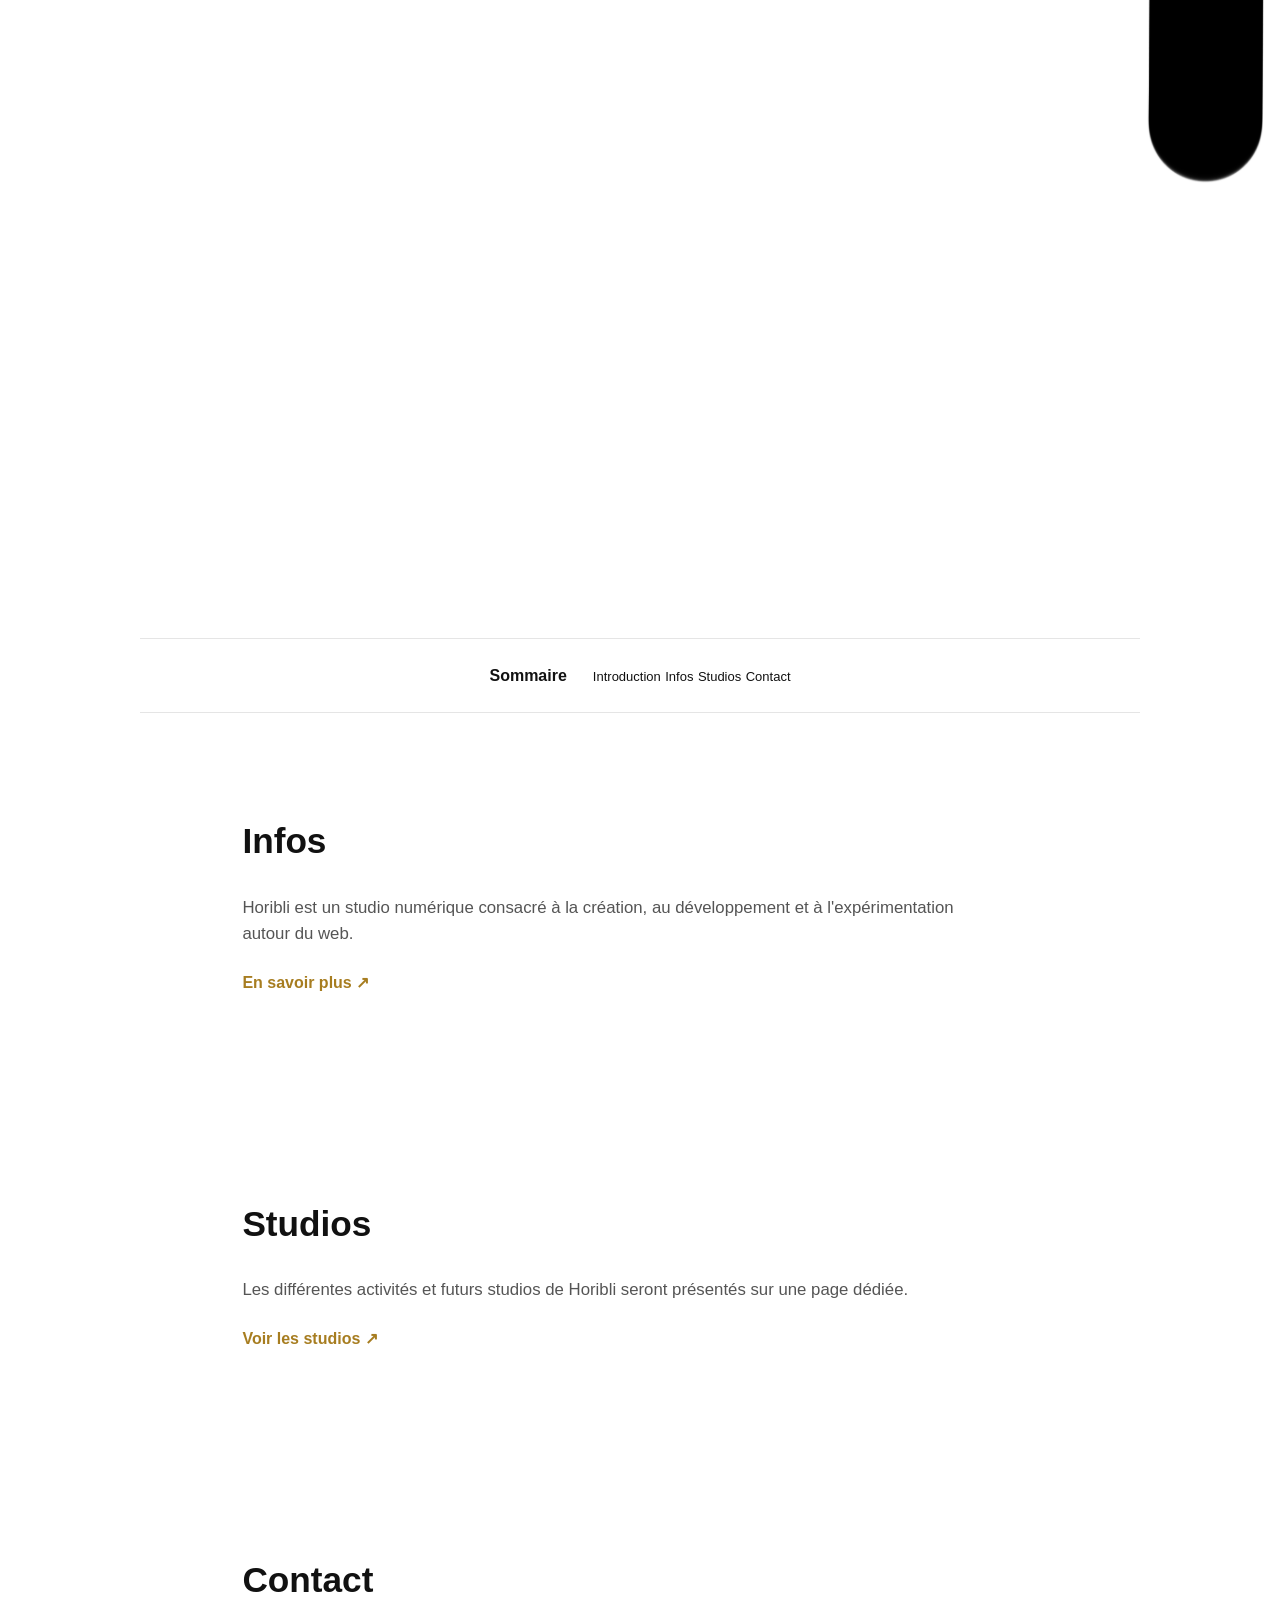
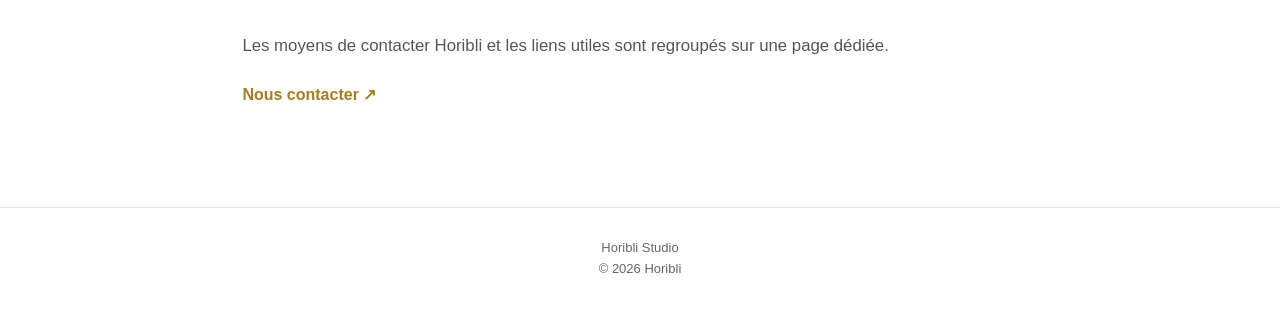
==== commit 740ab6e6: "Match homepage to original Horibli design" ====
--- a/index.html
+++ b/index.html
@@ -30,26 +30,30 @@
     <main>
         <section class="hero" id="intro">
             <div class="hero-content">
-                <p class="small-title">HORIBLI</p>
                 <h1>Titre de l'introduction</h1>
                 <p>
                     Description de l'accueil à modifier plus tard.
                     Tu pourras présenter Horibli ici en quelques lignes.
                 </p>
             </div>
+
+            <div class="hero-logo">
+                <img src="assets/logo.png" alt="Logo Horibli">
+            </div>
         </section>
 
         <nav class="summary" aria-label="Sommaire de la page">
-            <span>SOMMAIRE</span>
-            <a href="#intro">Introduction</a>
-            <a href="#infos">Infos</a>
-            <a href="#studios">Studios</a>
-            <a href="#contact">Contact</a>
+            <strong>Sommaire</strong>
+            <div class="summary-links">
+                <a href="#intro">Introduction</a>
+                <a href="#infos">Infos</a>
+                <a href="#studios">Studios</a>
+                <a href="#contact">Contact</a>
+            </div>
         </nav>
 
         <section class="presentation reveal" id="infos">
-            <p class="small-title">INFOS</p>
-            <h2>Un studio pour créer.</h2>
+            <h2>Infos</h2>
             <p>
                 Horibli est un studio numérique consacré à la création,
                 au développement et à l'expérimentation autour du web.
@@ -58,8 +62,7 @@
         </section>
 
         <section class="presentation reveal" id="studios">
-            <p class="small-title">STUDIOS</p>
-            <h2>Les univers Horibli.</h2>
+            <h2>Studios</h2>
             <p>
                 Les différentes activités et futurs studios de Horibli
                 seront présentés sur une page dédiée.
@@ -68,8 +71,7 @@
         </section>
 
         <section class="presentation reveal" id="contact">
-            <p class="small-title">CONTACT</p>
-            <h2>Une idée ou une question ?</h2>
+            <h2>Contact</h2>
             <p>
                 Les moyens de contacter Horibli et les liens utiles
                 sont regroupés sur une page dédiée.
--- a/style.css
+++ b/style.css
@@ -1,13 +1,3 @@
-:root {
-    --background: #ffffff;
-    --text: #111111;
-    --muted: #555555;
-    --accent: #b38a2e;
-    --accent-light: #f7f2e5;
-    --border: #e5e5e5;
-    --max-width: 1000px;
-}
-
 * {
     margin: 0;
     padding: 0;
@@ -19,9 +9,9 @@
 }
 
 body {
-    font-family: Arial, Helvetica, sans-serif;
-    background: var(--background);
-    color: var(--text);
+    font-family: Arial, sans-serif;
+    background: #ffffff;
+    color: #111111;
     line-height: 1.6;
 }
 
@@ -40,9 +30,9 @@
     display: flex;
     align-items: center;
     justify-content: space-between;
-    gap: 30px;
+    gap: 25px;
     background: rgba(255, 255, 255, 0.94);
-    border-bottom: 1px solid var(--border);
+    border-bottom: 1px solid #e5e5e5;
     backdrop-filter: blur(8px);
     z-index: 1000;
 }
@@ -63,162 +53,115 @@
     display: flex;
     align-items: center;
     gap: 28px;
-    overflow-x: auto;
-    scrollbar-width: none;
-}
-
-.nav::-webkit-scrollbar {
-    display: none;
 }
 
 .nav a {
-    position: relative;
-    flex: 0 0 auto;
-    padding: 27px 0 24px;
-    color: #444444;
+    color: #111111;
     text-decoration: none;
     font-size: 12px;
-    font-weight: 700;
-    letter-spacing: 0.8px;
+    font-weight: 600;
+    letter-spacing: 0.6px;
     transition: 0.2s ease;
 }
 
 .nav a:hover,
 .nav a.active {
-    color: var(--accent);
-}
-
-.nav a.active::after {
-    content: "";
-    position: absolute;
-    left: 0;
-    right: 0;
-    bottom: 17px;
-    height: 1px;
-    background: var(--accent);
+    color: #b38a2e;
 }
 
 .hero {
-    min-height: 82vh;
-    padding: 125px 8% 60px;
-    display: flex;
-    align-items: center;
-    justify-content: space-between;
-    gap: 50px;
+    min-height: 72vh;
+    max-width: 1000px;
+    margin: auto;
+    padding: 150px 8% 80px;
+    display: flex;
+    align-items: center;
 }
 
 .hero-content {
-    max-width: 650px;
+    max-width: 700px;
     animation: apparition 0.8s ease forwards;
 }
 
 .small-title {
     margin-bottom: 12px;
-    color: var(--accent);
+    color: #b38a2e;
     font-size: 11px;
     font-weight: 700;
-    letter-spacing: 1.4px;
+    letter-spacing: 1.3px;
 }
 
 .hero h1 {
-    max-width: 680px;
+    font-size: clamp(2.5rem, 6vw, 5rem);
+    line-height: 1.05;
     margin-bottom: 25px;
-    font-size: clamp(2.8rem, 6vw, 5rem);
-    line-height: 1.05;
 }
 
 .hero p:not(.small-title) {
-    max-width: 550px;
-    color: var(--muted);
+    max-width: 600px;
     font-size: 1.1rem;
-}
-
-.hero-logo {
-    width: 35%;
-    display: flex;
+    color: #555555;
+}
+
+.summary {
+    max-width: 1000px;
+    margin: auto;
+    padding: 24px 8%;
+    display: flex;
+    align-items: center;
     justify-content: center;
-    animation: apparition 1s ease forwards;
-}
-
-.hero-logo img {
-    width: 100%;
-    max-width: 300px;
-    object-fit: contain;
-}
-
-.summary {
-    max-width: var(--max-width);
-    min-height: 74px;
-    margin: 0 auto;
-    padding: 18px 8%;
-    display: flex;
-    align-items: center;
-    justify-content: center;
-    gap: 28px;
+    gap: 26px;
     flex-wrap: wrap;
     text-align: center;
-    border-top: 1px solid var(--border);
-    border-bottom: 1px solid var(--border);
-}
-
-.summary-title {
-    color: var(--accent);
+    border-top: 1px solid #e5e5e5;
+    border-bottom: 1px solid #e5e5e5;
+}
+
+.summary span {
+    width: 100%;
+    color: #999999;
     font-size: 10px;
     font-weight: 700;
     letter-spacing: 1.4px;
 }
 
 .summary a {
-    color: var(--text);
+    color: #111111;
+    text-decoration: none;
     font-size: 13px;
-    font-weight: 600;
-    text-decoration: none;
     transition: 0.2s ease;
 }
 
 .summary a:hover {
-    color: var(--accent);
-}
-
-.presentation,
-.content-section {
-    max-width: var(--max-width);
-    margin: auto;
-    padding: 90px 8%;
+    color: #b38a2e;
+}
+
+.presentation {
+    max-width: 1000px;
+    margin: auto;
+    padding: 100px 8%;
     opacity: 0;
     transform: translateY(20px);
     transition: opacity 0.7s ease, transform 0.7s ease;
 }
 
-.presentation + .presentation,
-.content-section + .content-section {
-    border-top: 1px solid var(--border);
-}
-
-.presentation.visible,
-.content-section.visible,
-.project.visible,
-.contact-section.visible {
+.presentation.visible {
     opacity: 1;
     transform: translateY(0);
 }
 
-.presentation h2,
-.content-section h2 {
-    margin-bottom: 22px;
+.presentation h2 {
     font-size: 2.2rem;
-    line-height: 1.15;
-}
-
-.presentation p:not(.small-title),
-.content-section p {
+    margin-bottom: 25px;
+}
+
+.presentation p {
     max-width: 760px;
-    color: var(--muted);
+    color: #555555;
     font-size: 1.05rem;
 }
 
-.text-link,
-.project a,
+.presentation a,
 .contact-links a {
     display: inline-block;
     margin-top: 22px;
@@ -228,47 +171,51 @@
     transition: 0.2s ease;
 }
 
-.text-link:hover,
-.project a:hover,
+.presentation a:hover,
 .contact-links a:hover {
-    color: var(--text);
+    color: #111111;
 }
 
 .page-header {
-    max-width: var(--max-width);
-    margin: auto;
     padding: 150px 8% 70px;
+    max-width: 1000px;
+    margin: auto;
     animation: apparition 0.8s ease forwards;
 }
 
 .page-header h1 {
+    font-size: clamp(2.5rem, 6vw, 4.5rem);
+    line-height: 1.1;
     margin-bottom: 20px;
-    font-size: clamp(2.8rem, 6vw, 4.5rem);
-    line-height: 1.1;
 }
 
 .page-header p:not(.small-title) {
     max-width: 700px;
-    color: var(--muted);
+    color: #555555;
     font-size: 1.05rem;
 }
 
 .projects {
-    max-width: var(--max-width);
-    margin: auto;
-    padding: 20px 8% 100px;
+    max-width: 1000px;
+    margin: auto;
+    padding: 50px 8% 100px;
 }
 
 .project {
     padding: 30px 0;
-    border-bottom: 1px solid var(--border);
+    border-bottom: 1px solid #e5e5e5;
     opacity: 0;
-    transform: translateY(16px);
-    transition: opacity 0.6s ease, transform 0.6s ease, padding 0.25s ease;
+    transform: translateY(20px);
+    transition: opacity 0.7s ease, transform 0.7s ease, padding 0.25s ease;
+}
+
+.project.visible {
+    opacity: 1;
+    transform: translateY(0);
 }
 
 .project:first-child {
-    border-top: 1px solid var(--border);
+    border-top: 1px solid #e5e5e5;
 }
 
 .project:hover {
@@ -281,30 +228,7 @@
 }
 
 .project p:not(.small-title) {
-    margin-bottom: 15px;
-    color: var(--muted);
-}
-
-.contact-section {
-    max-width: var(--max-width);
-    margin: auto;
-    padding: 20px 8% 100px;
-    opacity: 0;
-    transform: translateY(20px);
-    transition: opacity 0.7s ease, transform 0.7s ease;
-}
-
-.contact-content {
-    max-width: 800px;
-}
-
-.contact-content h2 {
-    margin-bottom: 15px;
-    font-size: 1.8rem;
-}
-
-.contact-content p {
-    color: var(--muted);
+    color: #555555;
 }
 
 .contact-links {
@@ -312,7 +236,7 @@
     flex-direction: column;
     align-items: flex-start;
     gap: 12px;
-    margin-top: 28px;
+    margin-top: 20px;
 }
 
 .contact-links a {
@@ -321,11 +245,8 @@
 
 .footer {
     padding: 30px 8%;
-    display: flex;
-    align-items: flex-end;
-    justify-content: space-between;
-    gap: 30px;
-    border-top: 1px solid var(--border);
+    border-top: 1px solid #e5e5e5;
+    text-align: center;
     color: #666666;
     font-size: 13px;
 }
@@ -346,7 +267,7 @@
     .header {
         height: 65px;
         padding: 0 5%;
-        gap: 18px;
+        gap: 12px;
     }
 
     .logo {
@@ -355,58 +276,37 @@
     }
 
     .nav {
-        gap: 17px;
+        gap: 14px;
+        overflow-x: auto;
+        scrollbar-width: none;
+    }
+
+    .nav::-webkit-scrollbar {
+        display: none;
     }
 
     .nav a {
-        padding: 23px 0 20px;
+        flex: 0 0 auto;
         font-size: 9px;
-        letter-spacing: 0.5px;
-    }
-
-    .nav a.active::after {
-        bottom: 14px;
+        letter-spacing: 0.3px;
     }
 
     .hero {
-        min-height: auto;
-        padding: 125px 7% 60px;
-        flex-direction: column;
-        align-items: flex-start;
-    }
-
-    .hero-content {
-        max-width: 100%;
-    }
-
-    .hero-logo {
-        width: 100%;
-        justify-content: center;
-        margin-top: 20px;
-    }
-
-    .hero-logo img {
-        max-width: 220px;
+        min-height: 65vh;
+        padding: 125px 7% 70px;
     }
 
     .summary {
         width: 86%;
-        min-height: 68px;
-        padding: 18px 0;
-        gap: 18px 22px;
-    }
-
-    .summary-title {
-        width: 100%;
-    }
-
-    .presentation,
-    .content-section {
+        padding: 22px 0;
+        gap: 16px 22px;
+    }
+
+    .presentation {
         padding: 70px 7%;
     }
 
-    .presentation h2,
-    .content-section h2 {
+    .presentation h2 {
         font-size: 1.8rem;
     }
 
@@ -415,16 +315,6 @@
     }
 
     .projects {
-        padding: 20px 7% 70px;
-    }
-
-    .contact-section {
-        padding: 20px 7% 70px;
-    }
-
-    .footer {
-        padding: 28px 7%;
-        align-items: flex-start;
-        flex-direction: column;
-    }
-}
+        padding: 45px 7% 70px;
+    }
+}
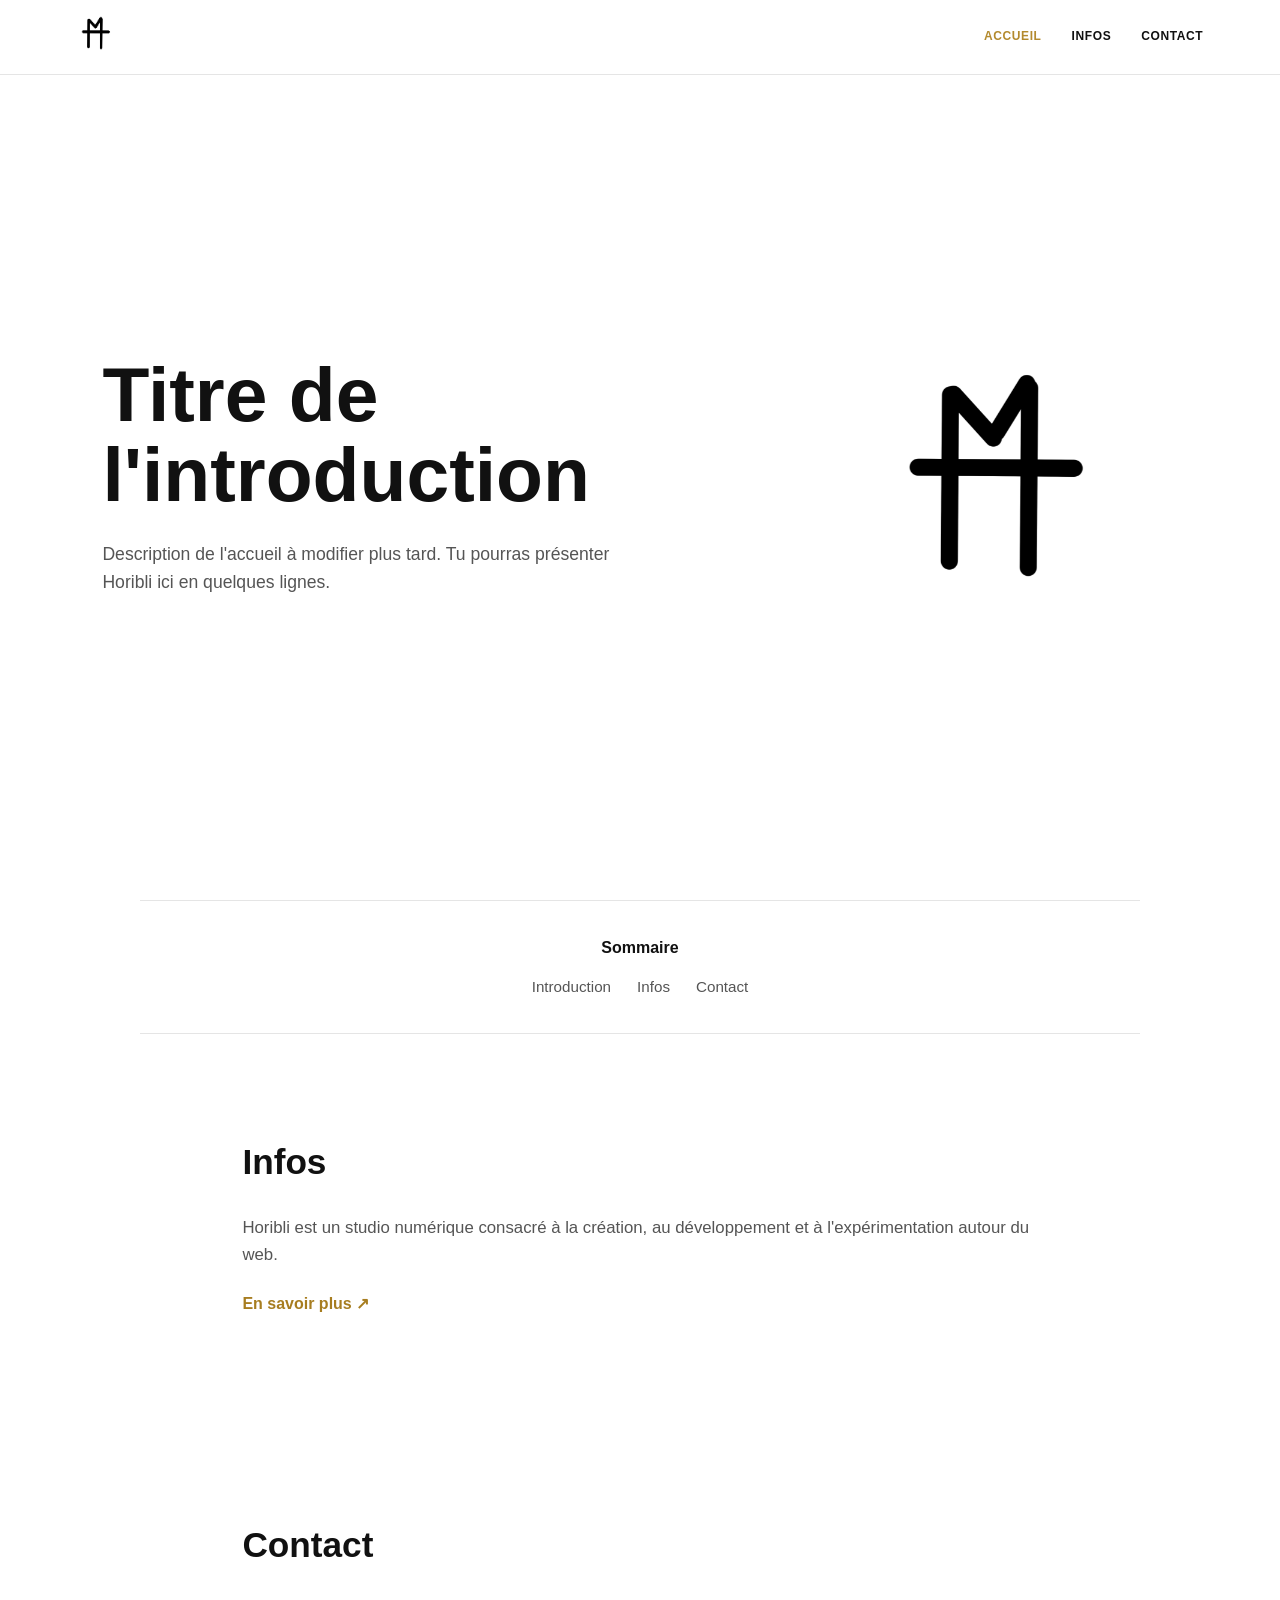
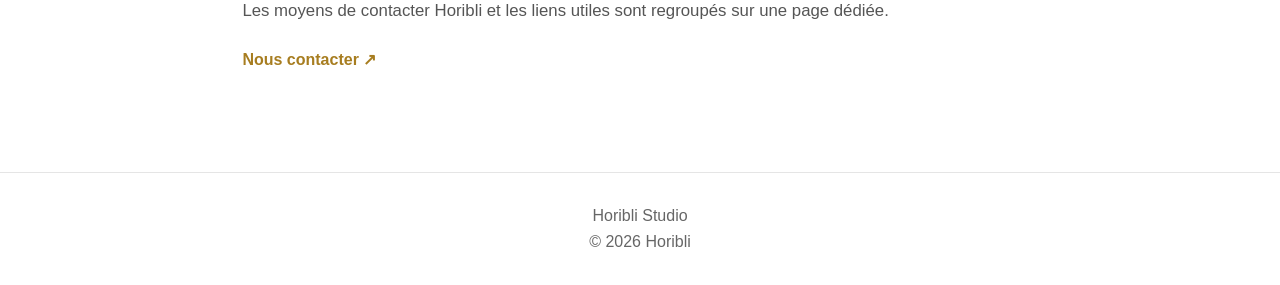
==== commit b450e34b: "Remove Studios from homepage and navigation" ====
--- a/index.html
+++ b/index.html
@@ -22,7 +22,6 @@
         <nav class="nav" aria-label="Navigation principale">
             <a class="active" href="index.html">ACCUEIL</a>
             <a href="infos.html">INFOS</a>
-            <a href="studios.html">STUDIOS</a>
             <a href="contact.html">CONTACT</a>
         </nav>
     </header>
@@ -47,7 +46,6 @@
             <div class="summary-links">
                 <a href="#intro">Introduction</a>
                 <a href="#infos">Infos</a>
-                <a href="#studios">Studios</a>
                 <a href="#contact">Contact</a>
             </div>
         </nav>
@@ -59,15 +57,6 @@
                 au développement et à l'expérimentation autour du web.
             </p>
             <a href="infos.html">En savoir plus ↗</a>
-        </section>
-
-        <section class="presentation reveal" id="studios">
-            <h2>Studios</h2>
-            <p>
-                Les différentes activités et futurs studios de Horibli
-                seront présentés sur une page dédiée.
-            </p>
-            <a href="studios.html">Voir les studios ↗</a>
         </section>
 
         <section class="presentation reveal" id="contact">
--- a/style.css
+++ b/style.css
@@ -16,7 +16,8 @@
 }
 
 section[id],
-article[id] {
+article[id],
+div[id] {
     scroll-margin-top: 95px;
 }
 
@@ -30,19 +31,12 @@
     display: flex;
     align-items: center;
     justify-content: space-between;
-    gap: 25px;
     background: rgba(255, 255, 255, 0.94);
     border-bottom: 1px solid #e5e5e5;
     backdrop-filter: blur(8px);
     z-index: 1000;
 }
 
-.logo-link {
-    display: flex;
-    align-items: center;
-    flex: 0 0 auto;
-}
-
 .logo {
     width: 48px;
     height: 48px;
@@ -52,7 +46,7 @@
 .nav {
     display: flex;
     align-items: center;
-    gap: 28px;
+    gap: 30px;
 }
 
 .nav a {
@@ -70,25 +64,17 @@
 }
 
 .hero {
-    min-height: 72vh;
-    max-width: 1000px;
-    margin: auto;
-    padding: 150px 8% 80px;
+    min-height: 100vh;
+    padding: 120px 8% 70px;
     display: flex;
     align-items: center;
+    justify-content: space-between;
+    gap: 50px;
 }
 
 .hero-content {
-    max-width: 700px;
+    max-width: 650px;
     animation: apparition 0.8s ease forwards;
-}
-
-.small-title {
-    margin-bottom: 12px;
-    color: #b38a2e;
-    font-size: 11px;
-    font-weight: 700;
-    letter-spacing: 1.3px;
 }
 
 .hero h1 {
@@ -97,38 +83,55 @@
     margin-bottom: 25px;
 }
 
-.hero p:not(.small-title) {
-    max-width: 600px;
+.hero p {
+    max-width: 550px;
     font-size: 1.1rem;
     color: #555555;
 }
 
+.hero-logo {
+    width: 300px;
+    min-width: 300px;
+    display: flex;
+    align-items: center;
+    justify-content: center;
+    animation: apparition 1s ease forwards;
+}
+
+.hero-logo img {
+    display: block;
+    width: 100%;
+    max-width: 300px;
+    height: auto;
+    object-fit: contain;
+}
+
 .summary {
     max-width: 1000px;
     margin: auto;
-    padding: 24px 8%;
-    display: flex;
-    align-items: center;
+    padding: 34px 8%;
+    text-align: center;
+    border-top: 1px solid #e5e5e5;
+    border-bottom: 1px solid #e5e5e5;
+}
+
+.summary strong {
+    display: block;
+    margin-bottom: 14px;
+    font-size: 1rem;
+}
+
+.summary-links {
+    display: flex;
     justify-content: center;
     gap: 26px;
     flex-wrap: wrap;
-    text-align: center;
-    border-top: 1px solid #e5e5e5;
-    border-bottom: 1px solid #e5e5e5;
-}
-
-.summary span {
-    width: 100%;
-    color: #999999;
-    font-size: 10px;
-    font-weight: 700;
-    letter-spacing: 1.4px;
 }
 
 .summary a {
-    color: #111111;
+    color: #555555;
     text-decoration: none;
-    font-size: 13px;
+    font-size: 0.95rem;
     transition: 0.2s ease;
 }
 
@@ -156,22 +159,26 @@
 }
 
 .presentation p {
-    max-width: 760px;
     color: #555555;
     font-size: 1.05rem;
 }
 
 .presentation a,
+.project a,
 .contact-links a {
-    display: inline-block;
-    margin-top: 22px;
     color: #a77d20;
     text-decoration: none;
     font-weight: 600;
     transition: 0.2s ease;
 }
 
+.presentation > a {
+    display: inline-block;
+    margin-top: 22px;
+}
+
 .presentation a:hover,
+.project a:hover,
 .contact-links a:hover {
     color: #111111;
 }
@@ -189,7 +196,7 @@
     margin-bottom: 20px;
 }
 
-.page-header p:not(.small-title) {
+.page-header p {
     max-width: 700px;
     color: #555555;
     font-size: 1.05rem;
@@ -227,20 +234,47 @@
     font-size: 1.6rem;
 }
 
-.project p:not(.small-title) {
+.project p {
+    color: #555555;
+}
+
+.contact-section {
+    max-width: 1000px;
+    margin: auto;
+    padding: 50px 8% 100px;
+}
+
+.contact-content {
+    max-width: 800px;
+    padding: 30px 0;
+    opacity: 0;
+    transform: translateY(20px);
+    transition: opacity 0.7s ease, transform 0.7s ease;
+}
+
+.contact-content + .contact-content {
+    border-top: 1px solid #e5e5e5;
+}
+
+.contact-content.visible {
+    opacity: 1;
+    transform: translateY(0);
+}
+
+.contact-content h2 {
+    font-size: 1.8rem;
+    margin-bottom: 15px;
+}
+
+.contact-content p {
     color: #555555;
 }
 
 .contact-links {
     display: flex;
     flex-direction: column;
-    align-items: flex-start;
-    gap: 12px;
-    margin-top: 20px;
-}
-
-.contact-links a {
-    margin-top: 0;
+    gap: 15px;
+    margin-top: 30px;
 }
 
 .footer {
@@ -248,7 +282,6 @@
     border-top: 1px solid #e5e5e5;
     text-align: center;
     color: #666666;
-    font-size: 13px;
 }
 
 @keyframes apparition {
@@ -267,7 +300,6 @@
     .header {
         height: 65px;
         padding: 0 5%;
-        gap: 12px;
     }
 
     .logo {
@@ -276,7 +308,7 @@
     }
 
     .nav {
-        gap: 14px;
+        gap: 15px;
         overflow-x: auto;
         scrollbar-width: none;
     }
@@ -288,18 +320,36 @@
     .nav a {
         flex: 0 0 auto;
         font-size: 9px;
-        letter-spacing: 0.3px;
     }
 
     .hero {
-        min-height: 65vh;
-        padding: 125px 7% 70px;
+        min-height: auto;
+        padding: 130px 7% 70px;
+        flex-direction: column;
+        align-items: flex-start;
+    }
+
+    .hero-content {
+        max-width: 100%;
+    }
+
+    .hero-logo {
+        width: 220px;
+        min-width: 0;
+        margin: 20px auto 0;
+    }
+
+    .hero-logo img {
+        max-width: 220px;
     }
 
     .summary {
         width: 86%;
-        padding: 22px 0;
-        gap: 16px 22px;
+        padding: 28px 0;
+    }
+
+    .summary-links {
+        gap: 14px 20px;
     }
 
     .presentation {
@@ -314,7 +364,8 @@
         padding: 120px 7% 60px;
     }
 
-    .projects {
-        padding: 45px 7% 70px;
-    }
-}
+    .projects,
+    .contact-section {
+        padding: 40px 7% 70px;
+    }
+}
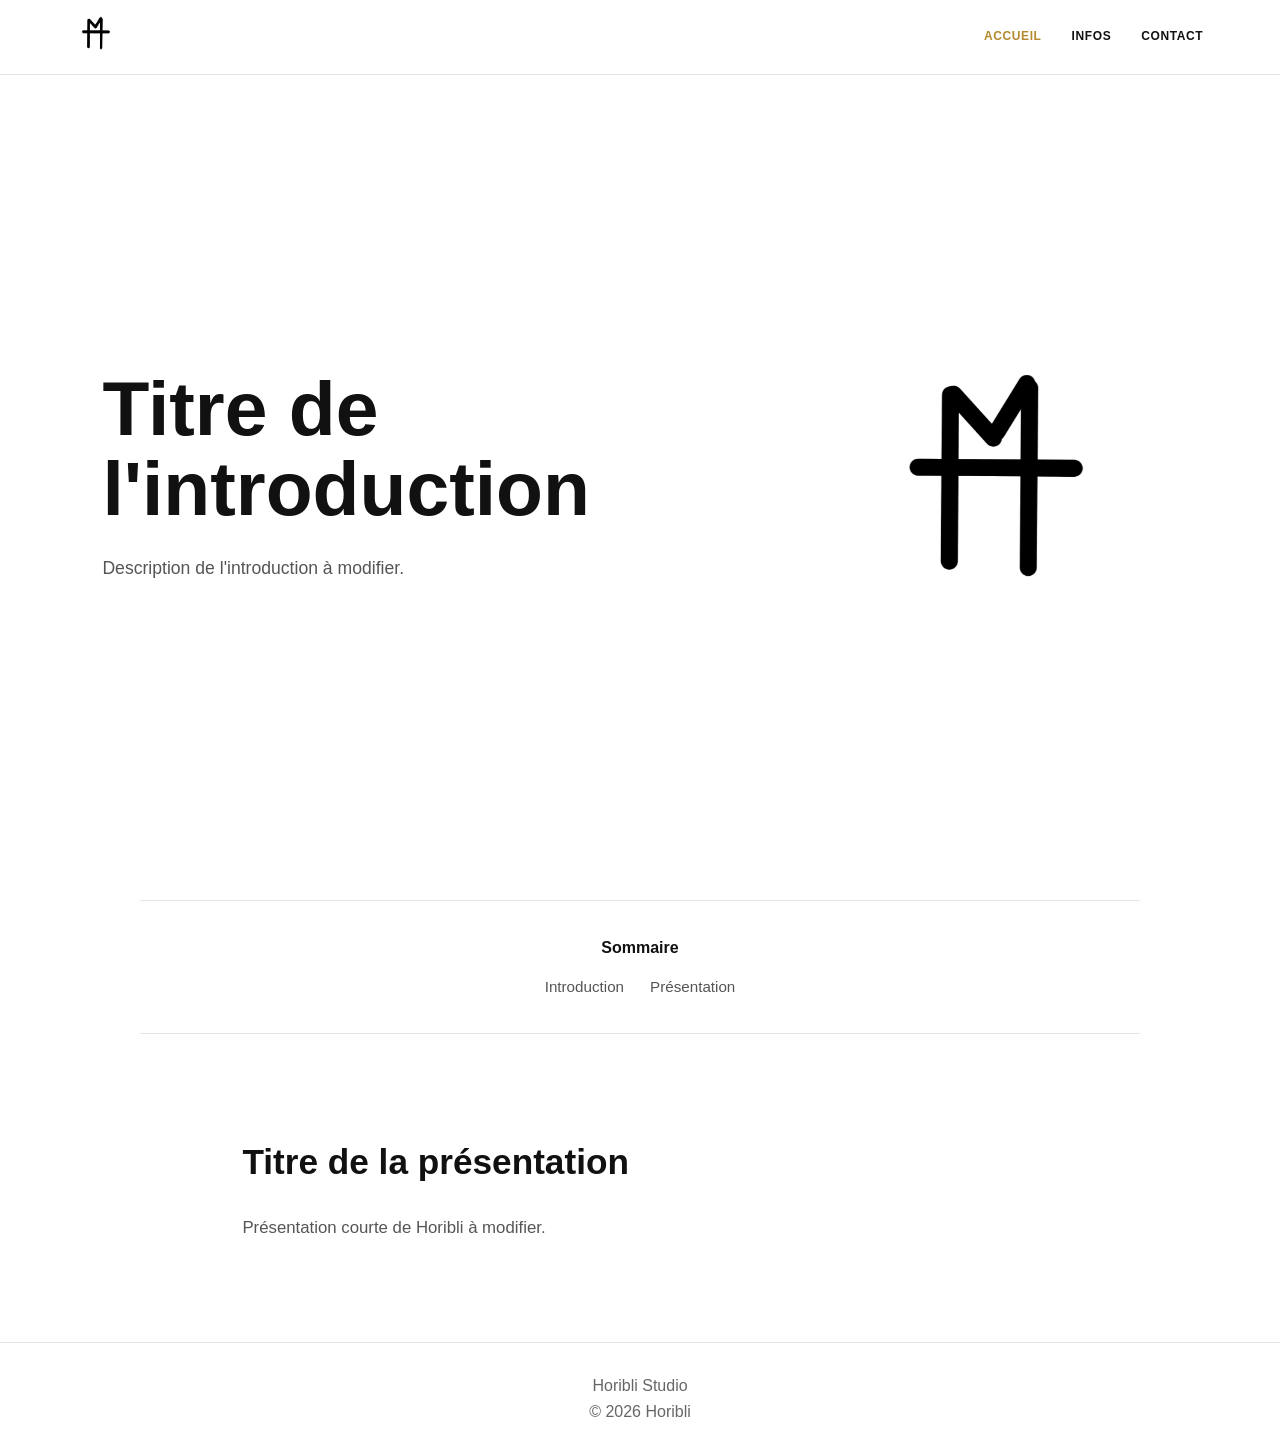
==== commit 1c6f0cca: "Simplify homepage studio presentation" ====
--- a/index.html
+++ b/index.html
@@ -31,8 +31,7 @@
             <div class="hero-content">
                 <h1>Titre de l'introduction</h1>
                 <p>
-                    Description de l'accueil à modifier plus tard.
-                    Tu pourras présenter Horibli ici en quelques lignes.
+                    Description de l'introduction à modifier.
                 </p>
             </div>
 
@@ -45,27 +44,15 @@
             <strong>Sommaire</strong>
             <div class="summary-links">
                 <a href="#intro">Introduction</a>
-                <a href="#infos">Infos</a>
-                <a href="#contact">Contact</a>
+                <a href="#presentation">Présentation</a>
             </div>
         </nav>
 
-        <section class="presentation reveal" id="infos">
-            <h2>Infos</h2>
+        <section class="presentation reveal" id="presentation">
+            <h2>Titre de la présentation</h2>
             <p>
-                Horibli est un studio numérique consacré à la création,
-                au développement et à l'expérimentation autour du web.
+                Présentation courte de Horibli à modifier.
             </p>
-            <a href="infos.html">En savoir plus ↗</a>
-        </section>
-
-        <section class="presentation reveal" id="contact">
-            <h2>Contact</h2>
-            <p>
-                Les moyens de contacter Horibli et les liens utiles
-                sont regroupés sur une page dédiée.
-            </p>
-            <a href="contact.html">Nous contacter ↗</a>
         </section>
     </main>
 
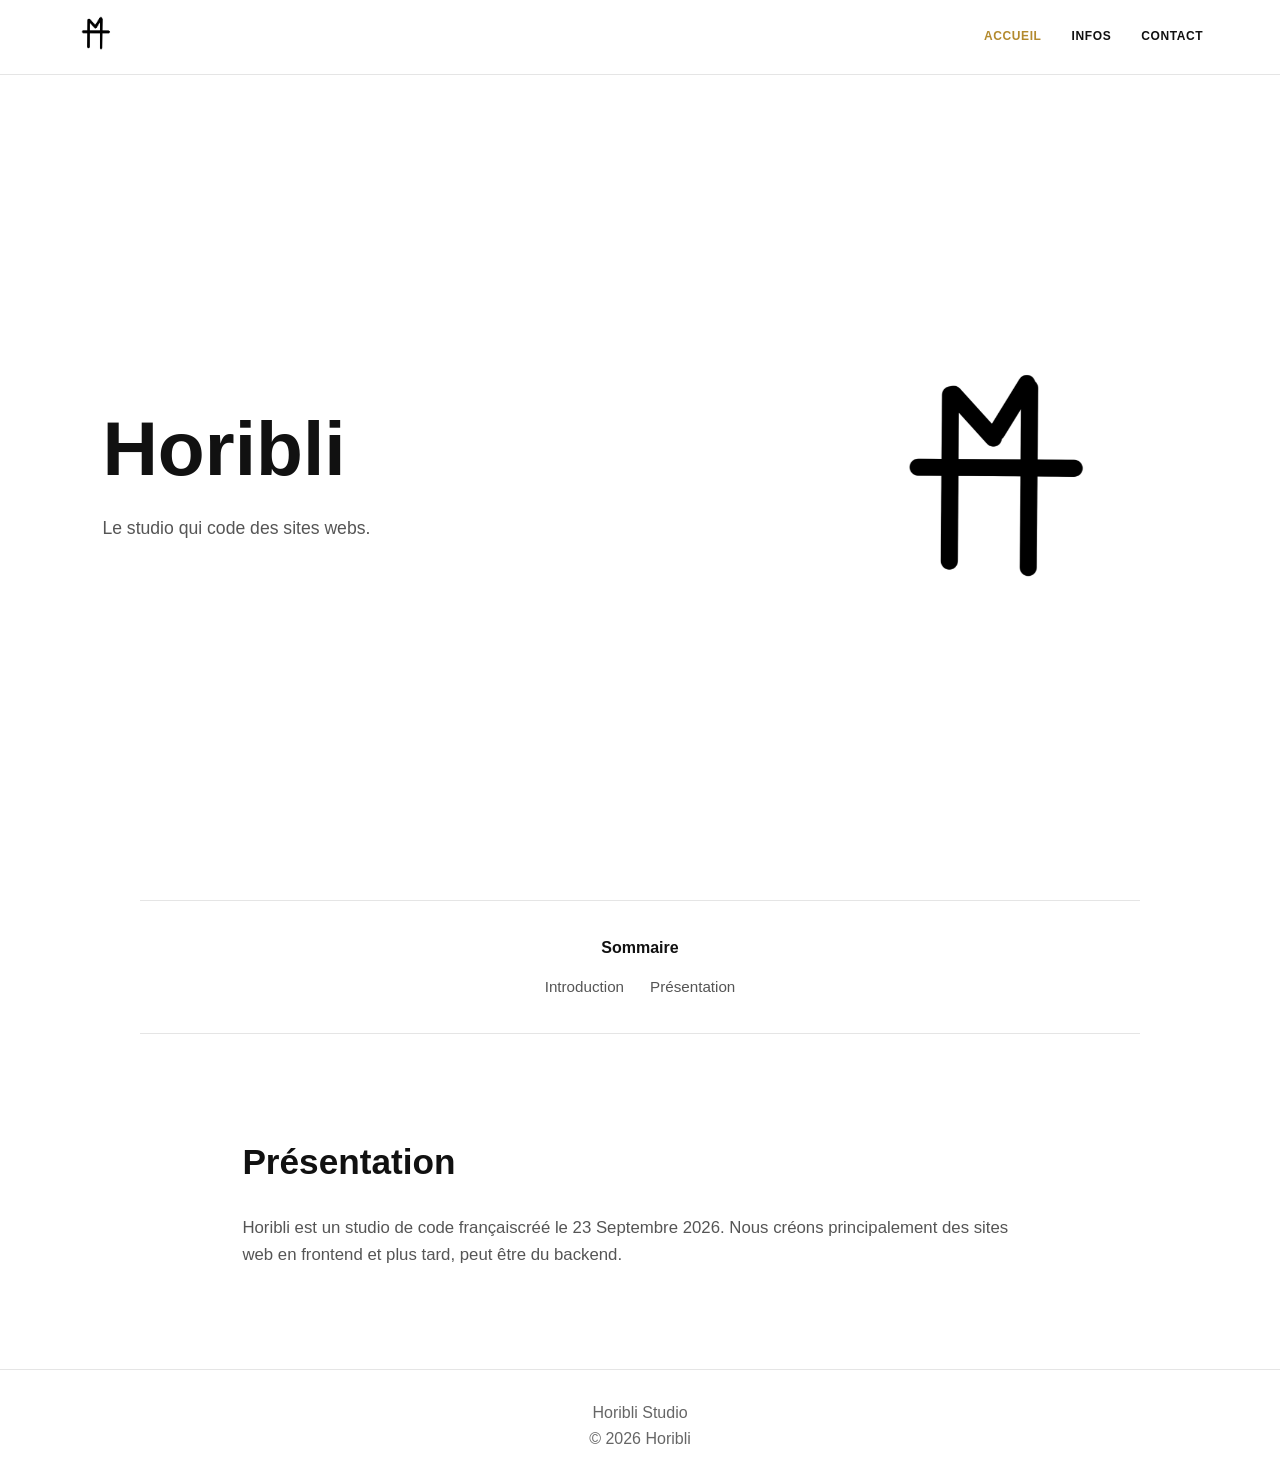
==== commit ad451d47: "Revise titles and content in index.html Updated introduction and presentation sections with new titl" ====
--- a/index.html
+++ b/index.html
@@ -29,9 +29,9 @@
     <main>
         <section class="hero" id="intro">
             <div class="hero-content">
-                <h1>Titre de l'introduction</h1>
+                <h1>Horibli</h1>
                 <p>
-                    Description de l'introduction à modifier.
+                    Le studio qui code des sites webs.
                 </p>
             </div>
 
@@ -49,9 +49,10 @@
         </nav>
 
         <section class="presentation reveal" id="presentation">
-            <h2>Titre de la présentation</h2>
+            <h2>Présentation</h2>
             <p>
-                Présentation courte de Horibli à modifier.
+                Horibli est un studio de code françaiscréé le 23 Septembre 2026.
+                Nous créons principalement des sites web en frontend et plus tard, peut être du backend.
             </p>
         </section>
     </main>
